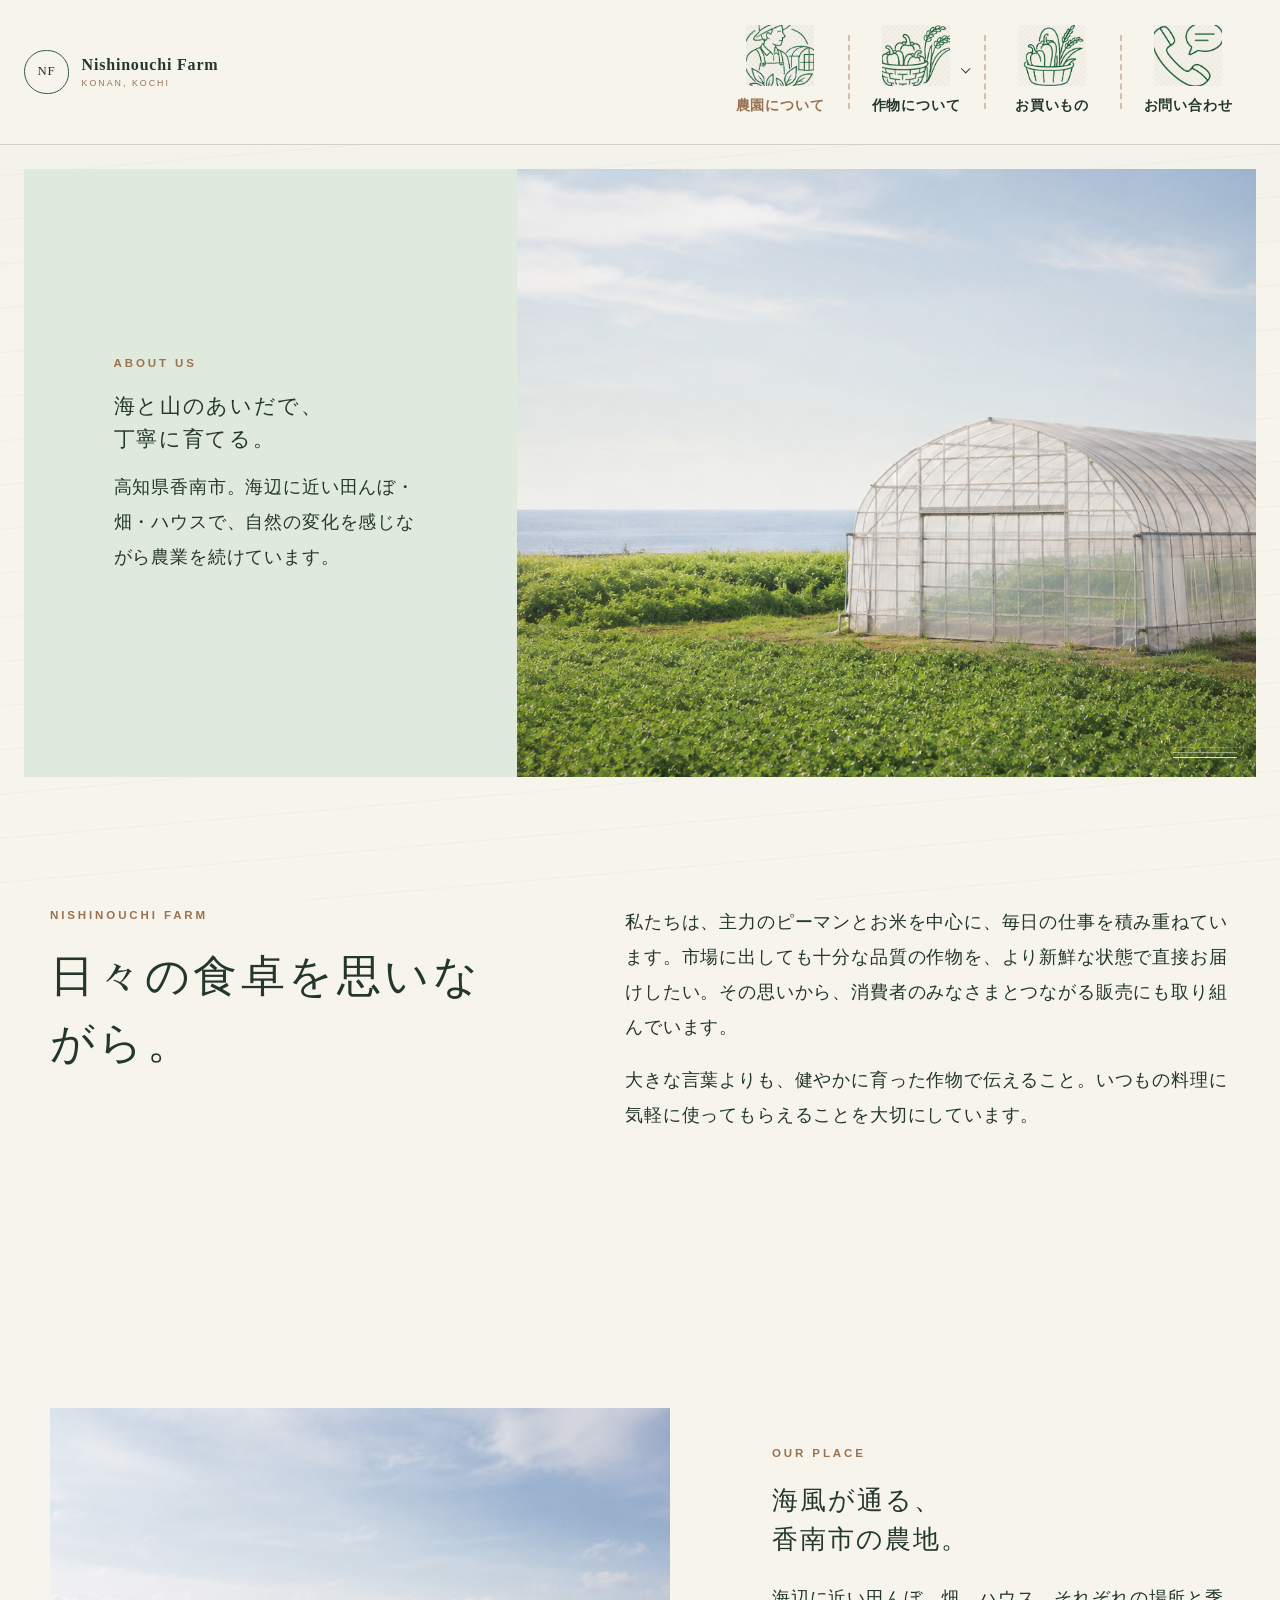
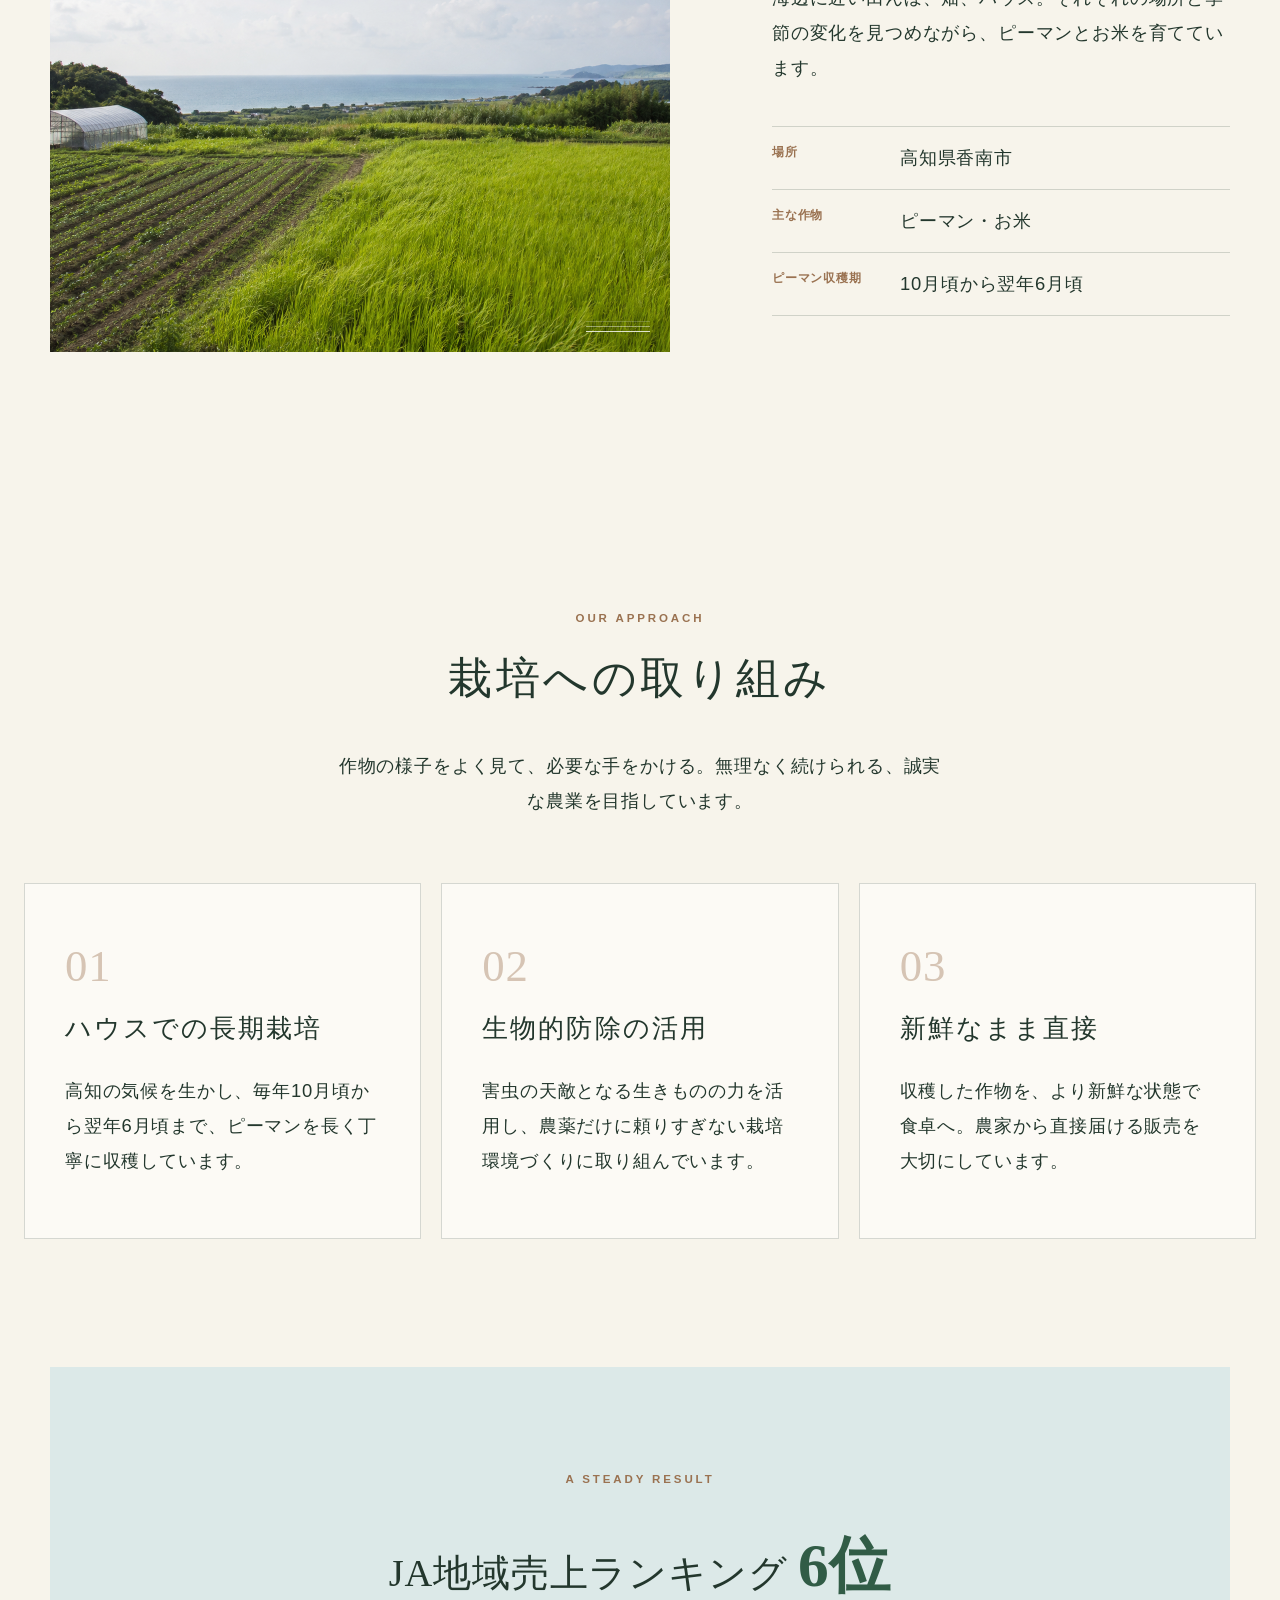
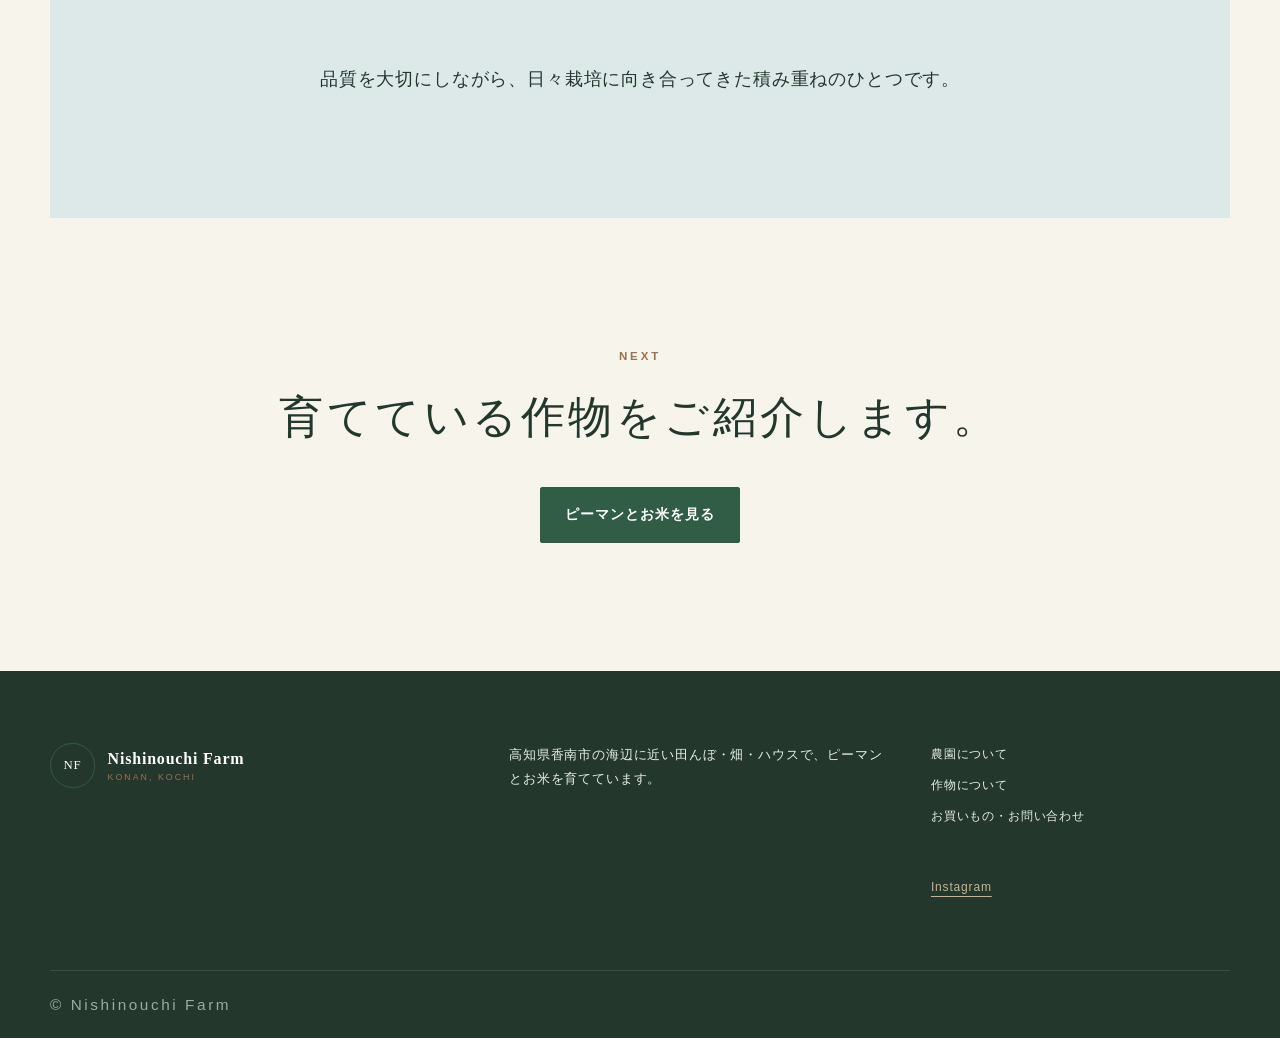
==== about.html @ 3abdb333 "Add files via upload" ====
<!DOCTYPE html>
<html lang="ja">
<head>
  <meta charset="UTF-8">
  <meta name="viewport" content="width=device-width, initial-scale=1.0">
  <meta name="description" content="Nishinouchi Farmの環境と、ピーマン・お米づくりへの考え方をご紹介します。">
  <title>農園について | Nishinouchi Farm</title>
  <link rel="stylesheet" href="style.css">
  <script src="script.js" defer></script>
</head>
<body>
  <a class="skip-link" href="#main">本文へ移動</a>
  <header class="site-header">
    <div class="header-inner">
      <a class="site-logo" href="index.html" aria-label="Nishinouchi Farm ホーム"><span class="logo-mark" aria-hidden="true">NF</span><span class="logo-text"><strong>Nishinouchi Farm</strong><small>KONAN, KOCHI</small></span></a>
      <button class="menu-button" type="button" aria-expanded="false" aria-controls="global-nav"><span></span><span></span><span></span><span class="sr-only">メニューを開く</span></button>
      <nav class="global-nav" id="global-nav" aria-label="メインナビゲーション">
        <ul>
          <li><a class="is-current" href="about.html"><span class="nav-icon-placeholder icon-farm" aria-hidden="true"></span><span>農園について</span></a></li>
          <li class="has-dropdown"><a href="products.html"><span class="nav-icon-placeholder icon-crops" aria-hidden="true"></span><span>作物について</span></a><button class="dropdown-button" type="button" aria-expanded="false"><span class="sr-only">作物メニューを開く</span></button><ul class="dropdown"><li><a href="products.html#pepper">ピーマン</a></li><li><a href="products.html#rice">お米</a></li></ul></li>
          <li><a href="shop-contact.html#shop"><span class="nav-icon-placeholder icon-shop" aria-hidden="true"></span><span>お買いもの</span></a></li>
          <li><a href="shop-contact.html#contact"><span class="nav-icon-placeholder icon-contact" aria-hidden="true"></span><span>お問い合わせ</span></a></li>
        </ul>
      </nav>
    </div>
  </header>
  <main id="main">
    <header class="page-hero about-hero">
      <div class="page-hero-copy reveal"><p class="eyebrow">About us</p><h1>海と山のあいだで、<br>丁寧に育てる。</h1><p>高知県香南市。海辺に近い田んぼ・畑・ハウスで、自然の変化を感じながら農業を続けています。</p></div>
      <div class="page-hero-photo photo-placeholder photo-field" role="img" aria-label="農園全景の写真を入れる場所"></div>
    </header>

    <section class="section story-section">
      <div class="section-heading reveal"><p class="eyebrow">Nishinouchi Farm</p><h2>日々の食卓を思いながら。</h2></div>
      <div class="story-copy reveal"><p>私たちは、主力のピーマンとお米を中心に、毎日の仕事を積み重ねています。市場に出しても十分な品質の作物を、より新鮮な状態で直接お届けしたい。その思いから、消費者のみなさまとつながる販売にも取り組んでいます。</p><p>大きな言葉よりも、健やかに育った作物で伝えること。いつもの料理に気軽に使ってもらえることを大切にしています。</p></div>
    </section>

    <section class="section environment-grid">
      <div class="environment-photo photo-placeholder photo-sea-field reveal" role="img" aria-label="海辺に近い田んぼの写真を入れる場所"></div>
      <div class="environment-copy reveal"><p class="eyebrow">Our place</p><h2>海風が通る、<br>香南市の農地。</h2><p>海辺に近い田んぼ、畑、ハウス。それぞれの場所と季節の変化を見つめながら、ピーマンとお米を育てています。</p><dl class="fact-list"><div><dt>場所</dt><dd>高知県香南市</dd></div><div><dt>主な作物</dt><dd>ピーマン・お米</dd></div><div><dt>ピーマン収穫期</dt><dd>10月頃から翌年6月頃</dd></div></dl></div>
    </section>

    <section class="section approach-section" id="approach">
      <div class="section-heading centered reveal"><p class="eyebrow">Our approach</p><h2>栽培への取り組み</h2><p>作物の様子をよく見て、必要な手をかける。無理なく続けられる、誠実な農業を目指しています。</p></div>
      <div class="approach-grid">
        <article class="approach-card reveal"><span>01</span><h3>ハウスでの長期栽培</h3><p>高知の気候を生かし、毎年10月頃から翌年6月頃まで、ピーマンを長く丁寧に収穫しています。</p></article>
        <article class="approach-card reveal"><span>02</span><h3>生物的防除の活用</h3><p>害虫の天敵となる生きものの力を活用し、農薬だけに頼りすぎない栽培環境づくりに取り組んでいます。</p></article>
        <article class="approach-card reveal"><span>03</span><h3>新鮮なまま直接</h3><p>収穫した作物を、より新鮮な状態で食卓へ。農家から直接届ける販売を大切にしています。</p></article>
      </div>
    </section>

    <section class="section result-band reveal"><p class="eyebrow">A steady result</p><p class="result-number">JA地域売上ランキング <strong>6位</strong></p><p>品質を大切にしながら、日々栽培に向き合ってきた積み重ねのひとつです。</p></section>
    <section class="section next-link reveal"><p class="eyebrow">Next</p><h2>育てている作物をご紹介します。</h2><a class="button button-primary" href="products.html">ピーマンとお米を見る</a></section>
  </main>
  <footer class="site-footer"><div class="footer-main"><a class="site-logo footer-logo" href="index.html"><span class="logo-mark" aria-hidden="true">NF</span><span class="logo-text"><strong>Nishinouchi Farm</strong><small>KONAN, KOCHI</small></span></a><p>高知県香南市の海辺に近い田んぼ・畑・ハウスで、ピーマンとお米を育てています。</p><nav class="footer-nav" aria-label="フッターナビゲーション"><a href="about.html">農園について</a><a href="products.html">作物について</a><a href="shop-contact.html">お買いもの・お問い合わせ</a></nav><a class="instagram-link is-placeholder" href="#">Instagram</a></div><p class="copyright"><small>&copy; Nishinouchi Farm</small></p></footer>
</body>
</html>
---- style.css ----
:root {
  --ink: #23372d;
  --green: #315c46;
  --green-light: #dfe9dc;
  --cream: #f7f4eb;
  --white: #fffefa;
  --soil: #9a7251;
  --blue: #dce9e8;
  --line: rgba(35, 55, 45, 0.18);
  --shadow: 0 22px 60px rgba(43, 62, 50, 0.12);
  --radius: 2px;
  --max-width: 1180px;
}

* { box-sizing: border-box; }
html { scroll-behavior: smooth; }
body {
  margin: 0;
  color: var(--ink);
  background:
    linear-gradient(180deg, rgba(220, 233, 232, 0.22), transparent 24rem),
    var(--cream);
  font-family: "Yu Gothic", "Hiragino Kaku Gothic ProN", Meiryo, sans-serif;
  font-size: 1.15rem;
  line-height: 1.9;
  letter-spacing: 0.045em;
}
body::before {
  position: fixed;
  inset: 0;
  z-index: -1;
  background-image: repeating-linear-gradient(175deg, transparent 0 42px, rgba(49, 92, 70, 0.025) 43px 44px);
  content: "";
  pointer-events: none;
}
a { color: inherit; text-decoration: none; }
img { display: block; max-width: 100%; }
button, input, select, textarea { color: inherit; font: inherit; }
button { cursor: pointer; }
h1, h2, h3, p { margin-top: 0; }
h1, h2, h3 {
  font-family: "Yu Mincho", "Hiragino Mincho ProN", serif;
  font-weight: 500;
  letter-spacing: 0.08em;
  line-height: 1.55;
}
h1 { font-size: clamp(2.5rem, 5vw, 5.5rem); }
h2 { font-size: clamp(2rem, 3.4vw, 3.4rem); }
h3 { font-size: clamp(1.3rem, 2vw, 1.75rem); }
.sr-only {
  position: absolute;
  width: 1px;
  height: 1px;
  padding: 0;
  overflow: hidden;
  clip: rect(0, 0, 0, 0);
  white-space: nowrap;
  border: 0;
}
.skip-link {
  position: fixed;
  top: -5rem;
  left: 1rem;
  z-index: 100;
  padding: 0.6rem 1rem;
  color: white;
  background: var(--green);
}
.skip-link:focus { top: 1rem; }
.eyebrow {
  margin-bottom: 1rem;
  color: var(--soil);
  font-family: Arial, sans-serif;
  font-size: 0.72rem;
  font-weight: 700;
  letter-spacing: 0.25em;
  text-transform: uppercase;
}
.section {
  width: min(calc(100% - 3rem), var(--max-width));
  margin: 0 auto;
  padding: clamp(5rem, 10vw, 9rem) 0;
}
.section-heading { max-width: 38rem; }
.section-heading.centered {
  margin-inline: auto;
  text-align: center;
}
.section-heading.centered p:last-child { max-width: 42rem; margin-inline: auto; }
.button-row { display: flex; flex-wrap: wrap; align-items: center; gap: 1.25rem; margin-top: 2rem; }
.button {
  display: inline-flex;
  min-height: 3.5rem;
  align-items: center;
  justify-content: center;
  padding: 0.75rem 1.5rem;
  border: 1px solid var(--green);
  border-radius: var(--radius);
  font-size: 0.85rem;
  font-weight: 700;
  letter-spacing: 0.08em;
  transition: background-color 0.25s, color 0.25s, transform 0.25s;
}
.button:hover, .button:focus-visible { transform: translateY(-2px); }
.button-primary { color: white; background: var(--green); }
.button-primary:hover, .button-primary:focus-visible { background: #244936; }
.button-outline { color: var(--green); background: transparent; }
.button-outline:hover, .button-outline:focus-visible { color: white; background: var(--green); }
.button-light { color: var(--green); background: var(--white); border-color: var(--white); }
.text-link {
  display: inline-flex;
  align-items: center;
  gap: 0.7rem;
  border-bottom: 1px solid var(--green);
  font-size: 0.85rem;
  font-weight: 700;
}
.text-link::after { content: "\2192"; }

/* Header */
.site-header {
  position: sticky;
  top: 0;
  z-index: 50;
  border-bottom: 1px solid var(--line);
  background: rgba(247, 244, 235, 0.94);
  backdrop-filter: blur(14px);
}
.header-inner {
  display: flex;
  width: min(calc(100% - 3rem), 1440px);
  min-height: 9rem;
  margin: 0 auto;
  align-items: center;
  justify-content: space-between;
  gap: 2rem;
}
.site-logo { display: inline-flex; align-items: center; gap: 0.8rem; line-height: 1.2; }
.logo-mark {
  display: grid;
  width: 2.8rem;
  height: 2.8rem;
  place-items: center;
  border: 1px solid var(--green);
  border-radius: 50% 50% 48% 52%;
  font-family: Georgia, serif;
  font-size: 0.8rem;
}
.logo-text { display: grid; gap: 0.25rem; }
.logo-text strong { font-family: Georgia, serif; font-size: 1rem; letter-spacing: 0.05em; }
.logo-text small { color: var(--soil); font-family: Arial, sans-serif; font-size: 0.55rem; letter-spacing: 0.23em; }
.global-nav > ul {
  display: flex;
  margin: 0;
  padding: 0;
  align-items: center;
  gap: 0;
  list-style: none;
}
.global-nav > ul > li {
  position: relative;
  min-width: 8.5rem;
}
.global-nav > ul > li + li::before {
  position: absolute;
  top: 1.7rem;
  bottom: 1.7rem;
  left: 0;
  border-left: 2px dashed rgba(154, 114, 81, 0.42);
  content: "";
}
.global-nav a {
  display: flex;
  min-height: 8rem;
  padding: 0.75rem 1rem;
  align-items: center;
  justify-content: center;
  flex-direction: column;
  gap: 0.45rem;
  font-size: 0.85rem;
  font-weight: 700;
  text-align: center;
}
.global-nav a:not(.nav-cta):hover, .global-nav a.is-current:not(.nav-cta) { color: var(--soil); }
.nav-icon-placeholder {
  display: block;
  width: 4.2rem;
  height: 3.8rem;
  background-position: center;
  background-repeat: no-repeat;
  background-size: 165%;
  mix-blend-mode: multiply;
  transition: transform 0.25s;
}
.global-nav a:hover .nav-icon-placeholder,
.global-nav a:focus-visible .nav-icon-placeholder {
  transform: translateY(-2px);
}
.icon-farm { background-image: url("assets/icons/nav-farm.png"); }
.icon-crops { background-image: url("assets/icons/nav-crops.png"); }
.icon-shop { background-image: url("assets/icons/nav-shop.png"); }
.icon-contact { background-image: url("assets/icons/nav-contact.png"); }
.has-dropdown { position: relative; }
.dropdown-button {
  position: absolute;
  top: 50%;
  right: 0.4rem;
  width: 1.5rem;
  height: 1.5rem;
  padding: 0;
  border: 0;
  background: transparent;
  transform: translateY(-50%);
}
.dropdown-button::after {
  display: block;
  width: 0.4rem;
  height: 0.4rem;
  margin: auto;
  border-right: 1px solid;
  border-bottom: 1px solid;
  content: "";
  transform: rotate(45deg) translate(-2px, -2px);
}
.global-nav .has-dropdown > a { padding-right: 1rem; }
.global-nav .dropdown {
  position: absolute;
  top: calc(100% + 0.75rem);
  left: 0;
  min-width: 10rem;
  margin: 0;
  padding: 0.5rem;
  visibility: hidden;
  border: 1px solid var(--line);
  background: var(--white);
  box-shadow: var(--shadow);
  list-style: none;
  opacity: 0;
  transform: translateY(-0.5rem);
  transition: 0.2s;
}
.has-dropdown:hover .dropdown, .has-dropdown:focus-within .dropdown, .has-dropdown.is-open .dropdown {
  visibility: visible;
  opacity: 1;
  transform: translateY(0);
}
.global-nav .dropdown a {
  min-height: 0;
  padding: 0.75rem 1rem;
  align-items: flex-start;
  text-align: left;
}
.menu-button { display: none; }

/* Site photography */
.photo-placeholder {
  position: relative;
  overflow: hidden;
  background-color: #cbd8ca;
  background-position: center;
  background-size: cover;
}
.photo-placeholder::before, .photo-placeholder::after { position: absolute; inset: 0; content: ""; pointer-events: none; }
.photo-placeholder::after {
  inset: auto 1.2rem 1.2rem auto;
  width: 4rem;
  height: 1px;
  background: rgba(255, 255, 255, 0.8);
  box-shadow: 0 -5px 0 rgba(255, 255, 255, 0.42), 0 -10px 0 rgba(255, 255, 255, 0.2);
}
.photo-farm { background-image: url("assets/images/home-hero.png"); background-position: center; }
.photo-pepper { background-image: url("assets/images/home-pepper.png"); background-position: center 52%; }
.photo-rice { background-image: url("assets/images/home-rice.png"); background-position: center 58%; }
.photo-house { background-image: url("assets/images/home-greenhouse.png"); background-position: 35% center; }
.photo-field { background-image: url("assets/images/about-hero.png"); background-position: center 65%; }
.photo-sea-field { background-image: url("assets/images/about-landscape.png"); background-position: center; }
.photo-crops { background-image: url("assets/images/products-hero.png"); background-position: center 58%; }
.photo-pepper-detail { background-image: url("assets/images/products-pepper.png"); background-position: center; }
.photo-rice-detail { background-image: url("assets/images/products-rice.png"); background-position: center; }
.photo-box { background-image: url("assets/images/shop-package.png"); background-position: center; }

/* Home */
.hero {
  position: relative;
  width: min(calc(100% - 3rem), 1400px);
  min-height: calc(100vh - 7.5rem);
  margin: 1.5rem auto 0;
}
.hero-photo { position: absolute; inset: 0; }
.hero-photo::before { background: linear-gradient(90deg, rgba(28, 53, 39, 0.5), transparent 65%); }
.hero-copy {
  position: relative;
  z-index: 1;
  width: min(50rem, 73%);
  padding: clamp(5rem, 11vw, 10rem) 0 6rem clamp(1.5rem, 5vw, 5rem);
  color: white;
  text-shadow: 0 1px 18px rgba(20, 40, 28, 0.2);
}
.hero-copy .eyebrow { color: #f2e6d5; }
.hero-copy h1 { font-size: clamp(1.8rem, 3vw, 3rem); }
.hero-copy p:not(.eyebrow) { max-width: 32rem; }
.hero-copy .text-link { border-color: white; }
.hero-caption {
  position: absolute;
  right: 0;
  bottom: 0;
  z-index: 2;
  margin: 0;
  padding: 0.9rem 1.4rem;
  color: white;
  background: rgba(49, 92, 70, 0.86);
  font-size: 1.35rem;
  font-family: "Yu Mincho", "Hiragino Mincho ProN", serif;
  letter-spacing: 0.08em;
}
.news-ticker { display: flex; width: min(calc(100% - 3rem), 1400px); margin: 0 auto; color: white; background: var(--green); }
.ticker-label { flex: 0 0 auto; margin: 0; padding: 0.75rem 1.2rem; border-right: 1px solid rgba(255,255,255,.3); font-size: .7rem; font-weight: 700; letter-spacing: .2em; }
.ticker-window { overflow: hidden; }
.ticker-track { display: flex; width: max-content; animation: ticker 32s linear infinite; }
.ticker-track span { padding: .75rem 2.5rem; font-size: .75rem; white-space: nowrap; }
.ticker-track span::before { margin-right: 1rem; content: "・"; color: #cbd7b7; }
@keyframes ticker { to { transform: translateX(-50%); } }
.intro-section { display: grid; grid-template-columns: 1fr 1fr; gap: clamp(3rem, 10vw, 10rem); align-items: end; }
.intro-copy { max-width: 32rem; padding-bottom: 0.8rem; }
.crop-grid { display: grid; grid-template-columns: 1.12fr 0.88fr; gap: 2rem; margin-top: 4rem; }
.crop-card { background: var(--white); box-shadow: var(--shadow); }
.crop-card:nth-child(2) { margin-top: 5rem; }
.crop-card .photo-placeholder { aspect-ratio: 5 / 3; }
.crop-card-body { padding: clamp(1.5rem, 4vw, 3rem); }
.card-number { color: var(--soil); font-size: .68rem; font-weight: 700; letter-spacing: .2em; }
.feature-band { display: grid; grid-template-columns: 1.15fr .85fr; width: min(calc(100% - 3rem), 1400px); padding-inline: clamp(0rem, 4vw, 4rem); align-items: center; background: var(--green-light); }
.feature-photo { min-height: 34rem; }
.feature-copy { padding: clamp(2rem, 7vw, 6rem); }
.feature-copy h2 { font-size: clamp(1rem, 1.2vw, 1.3rem); }
.feature-copy p:not(.eyebrow) { max-width: 32rem; }
.shop-callout { display: flex; width: min(calc(100% - 3rem), var(--max-width)); margin-bottom: 7rem; padding: clamp(2.5rem, 6vw, 5rem); align-items: center; justify-content: space-between; gap: 2rem; color: white; background: var(--green); }
.shop-callout h2 { margin-bottom: .5rem; font-size: clamp(1rem, 1.15vw, 1.2rem); }
.shop-callout p:last-child { margin-bottom: 0; }
.shop-callout .eyebrow { color: #d7c4a7; }

/* Page common */
.page-hero { display: grid; grid-template-columns: .8fr 1.2fr; width: min(calc(100% - 3rem), 1400px); min-height: 38rem; margin: 1.5rem auto 0; background: var(--green-light); }
.page-hero-copy { align-self: center; padding: clamp(3rem, 7vw, 7rem); }
.about-hero .page-hero-copy h1 { font-size: clamp(1.25rem, 1.65vw, 1.65rem); }
.page-hero-copy p:last-child { max-width: 30rem; }
.page-hero-photo { min-height: 28rem; }
.story-section { display: grid; grid-template-columns: .85fr 1.15fr; gap: clamp(3rem, 10vw, 10rem); }
.story-copy { max-width: 38rem; }
.environment-grid { display: grid; grid-template-columns: 1.15fr .85fr; gap: clamp(3rem, 8vw, 7rem); align-items: center; }
.environment-photo { min-height: 34rem; }
.environment-copy h2 { font-size: clamp(1.45rem, 2vw, 2rem); }
.fact-list { margin: 2.5rem 0 0; border-top: 1px solid var(--line); }
.fact-list div, .sample-card dl div { display: grid; grid-template-columns: 8rem 1fr; padding: .85rem 0; border-bottom: 1px solid var(--line); }
.fact-list dt, .sample-card dt { color: var(--soil); font-size: .75rem; font-weight: 700; }
.fact-list dd, .sample-card dd { margin: 0; }
.approach-section { width: min(calc(100% - 3rem), 1400px); }
.approach-grid { display: grid; grid-template-columns: repeat(3, 1fr); gap: 1.25rem; margin-top: 4rem; }
.approach-card { min-height: 20rem; padding: 2.5rem; border: 1px solid var(--line); background: rgba(255,254,250,.65); }
.approach-card span { color: var(--soil); font-family: Georgia, serif; font-size: 2.8rem; opacity: .4; }
.result-band { padding: clamp(3rem, 8vw, 7rem); text-align: center; background: var(--blue); }
.result-number { font-family: "Yu Mincho", serif; font-size: clamp(1.5rem, 3vw, 2.8rem); }
.result-number strong { color: var(--green); font-size: 1.6em; }
.next-link { text-align: center; }

/* Products */
.crop-anchor-nav { display: grid; grid-template-columns: repeat(2, 1fr); width: min(calc(100% - 3rem), 48rem); margin: 4rem auto 0; border: 1px solid var(--line); }
.crop-anchor-nav a { padding: 1.2rem 2rem; text-align: center; background: var(--white); }
.crop-anchor-nav a + a { border-left: 1px solid var(--line); }
.crop-anchor-nav span { margin-right: 1rem; color: var(--soil); font-size: .7rem; }
.product-detail { display: grid; grid-template-columns: .75fr 1.25fr; gap: clamp(2.5rem, 7vw, 7rem); scroll-margin-top: 7rem; }
.product-main-photo { min-height: 38rem; }
.product-points { display: grid; grid-column: 1 / -1; grid-template-columns: repeat(3, 1fr); gap: 1.25rem; }
.point-card { padding: 2rem; border-top: 2px solid var(--green); background: var(--white); }
.use-band { display: grid; grid-column: 1 / -1; grid-template-columns: 1fr 1fr; padding: clamp(2rem, 6vw, 5rem); gap: 4rem; background: var(--green-light); }
.use-list { display: grid; grid-template-columns: repeat(2, 1fr); margin: 0; padding: 0; align-content: center; gap: .5rem 2rem; list-style: none; }
.use-list li { padding: .5rem 0; border-bottom: 1px solid var(--line); }
.use-list li::before { margin-right: .6rem; content: "・"; color: var(--soil); }
.rice-section { border-top: 1px solid var(--line); }
.rice-note { grid-column: 1 / -1; padding: 2rem; text-align: center; background: var(--white); }

/* Shop and contact */
.simple-page-hero { width: min(calc(100% - 3rem), 52rem); margin: 0 auto; padding: clamp(6rem, 12vw, 11rem) 0 clamp(3rem, 7vw, 6rem); text-align: center; }
.simple-page-hero h1 { font-size: clamp(1.25rem, 1.65vw, 1.65rem); }
.shop-section { display: grid; grid-template-columns: 1.1fr .9fr; gap: clamp(3rem, 8vw, 7rem); align-items: center; }
.shop-section, .contact-section { scroll-margin-top: 8rem; }
.shop-visual { min-height: 34rem; }
.external-note, .form-note { margin-top: 1rem; color: #6b766f; font-size: .72rem; }
.sample-products { width: min(calc(100% - 3rem), 1000px); padding-top: 3rem; }
.sample-grid { display: grid; grid-template-columns: repeat(2, 1fr); gap: 1.5rem; margin-top: 3rem; }
.sample-card { padding: clamp(2rem, 5vw, 3.5rem); background: var(--white); box-shadow: var(--shadow); }
.purchase-note { margin-top: 2rem; padding: 1.5rem; border-left: 3px solid var(--soil); background: rgba(255,254,250,.6); font-size: .85rem; }
.contact-section { display: grid; grid-template-columns: .75fr 1.25fr; gap: clamp(3rem, 8vw, 7rem); border-top: 1px solid var(--line); }
.contact-intro { position: sticky; top: 8rem; align-self: start; }
.contact-form { padding: clamp(2rem, 5vw, 4rem); background: var(--white); box-shadow: var(--shadow); }
.form-field { display: grid; margin-bottom: 1.5rem; gap: .5rem; }
.form-field label { font-size: .85rem; font-weight: 700; }
.form-field label span { margin-left: .5rem; color: var(--soil); font-size: .65rem; }
.form-field input, .form-field select, .form-field textarea { width: 100%; padding: .8rem; border: 1px solid var(--line); border-radius: 0; background: var(--cream); }
.form-field input:focus, .form-field select:focus, .form-field textarea:focus { outline: 2px solid rgba(49,92,70,.32); border-color: var(--green); }
.social-band { display: flex; padding: 3rem; align-items: center; justify-content: space-between; gap: 2rem; border: 1px solid var(--line); }

/* Footer */
.site-footer { color: #e8eee8; background: #23372d; }
.footer-main { display: grid; width: min(calc(100% - 3rem), var(--max-width)); margin: 0 auto; padding: 4.5rem 0; grid-template-columns: 1.1fr 1fr .8fr; gap: 3rem; }
.footer-logo { align-self: start; color: white; }
.footer-main > p { max-width: 27rem; font-size: .8rem; }
.footer-nav { display: grid; align-content: start; gap: .5rem; }
.footer-nav a, .instagram-link { font-size: .75rem; }
.instagram-link { grid-column: 3; color: #c9b391; text-decoration: underline; text-underline-offset: .3rem; }
.copyright { width: min(calc(100% - 3rem), var(--max-width)); margin: 0 auto; padding: 1rem 0; border-top: 1px solid rgba(255,255,255,.12); color: #9aaba0; font-family: Arial, sans-serif; letter-spacing: .14em; }
.is-placeholder { cursor: not-allowed; }

/* Motion */
.reveal { opacity: 0; transform: translateY(28px); transition: opacity .75s ease, transform .75s ease; }
.reveal.is-visible { opacity: 1; transform: translateY(0); }

@media (max-width: 900px) {
  .section { width: min(calc(100% - 2rem), var(--max-width)); padding-block: 4.5rem; }
  .header-inner { width: calc(100% - 2rem); min-height: 4.5rem; }
  .menu-button { display: grid; width: 2.75rem; height: 2.75rem; padding: .65rem; place-content: center; gap: .28rem; border: 1px solid var(--line); background: transparent; }
  .menu-button > span:not(.sr-only) { display: block; width: 1.2rem; height: 1px; background: var(--ink); transition: .2s; }
  .menu-button[aria-expanded="true"] > span:nth-child(1) { transform: translateY(5px) rotate(45deg); }
  .menu-button[aria-expanded="true"] > span:nth-child(2) { opacity: 0; }
  .menu-button[aria-expanded="true"] > span:nth-child(3) { transform: translateY(-5px) rotate(-45deg); }
  .global-nav { position: absolute; top: 100%; left: 0; width: 100%; max-height: 0; overflow: hidden; background: var(--cream); transition: max-height .3s ease; }
  .global-nav.is-open { max-height: calc(100vh - 4.5rem); overflow-y: auto; border-bottom: 1px solid var(--line); }
  .global-nav > ul { display: block; padding: 1rem; }
  .global-nav > ul > li { min-width: 0; }
  .global-nav > ul > li + li::before { display: none; }
  .global-nav a {
    min-height: 0;
    padding: .8rem 1rem;
    justify-content: flex-start;
    flex-direction: row;
    gap: 1rem;
    border-bottom: 1px solid var(--line);
    text-align: left;
  }
  .nav-icon-placeholder { width: 2.25rem; height: 2rem; flex: 0 0 auto; transform: scale(.82); }
  .dropdown-button { top: 1.1rem; right: 1rem; transform: none; }
  .global-nav .dropdown { position: static; display: none; min-width: 0; padding: 0 0 0 3rem; visibility: visible; border: 0; background: transparent; box-shadow: none; opacity: 1; transform: none; }
  .global-nav .dropdown a { padding: .65rem 1rem; }
  .has-dropdown.is-open .dropdown { display: block; }
  .hero { width: calc(100% - 2rem); min-height: 42rem; margin-top: 1rem; }
  .hero-photo { inset: 0; }
  .hero-photo::before { background: linear-gradient(90deg, rgba(27,50,36,.7), rgba(27,50,36,.1)); }
  .hero-copy { width: 100%; padding: 7rem 1.5rem 5rem; }
  .news-ticker { width: calc(100% - 2rem); }
  .intro-section, .story-section, .environment-grid, .product-detail, .shop-section, .contact-section { grid-template-columns: 1fr; }
  .crop-grid, .feature-band, .page-hero { grid-template-columns: 1fr; }
  .crop-card:nth-child(2) { margin-top: 0; }
  .feature-band { width: calc(100% - 2rem); padding: 0; }
  .feature-photo, .environment-photo, .product-main-photo, .shop-visual { min-height: 25rem; }
  .page-hero { width: calc(100% - 2rem); }
  .page-hero-photo { order: -1; min-height: 22rem; }
  .approach-grid, .product-points { grid-template-columns: 1fr; }
  .use-band { grid-template-columns: 1fr; gap: 1rem; }
  .contact-intro { position: static; }
  .footer-main { grid-template-columns: 1fr 1fr; }
  .instagram-link { grid-column: auto; }
}

@media (max-width: 600px) {
  body { font-size: 1.05rem; }
  h1 { font-size: clamp(2.25rem, 13vw, 3.5rem); }
  h2 { font-size: 1.85rem; }
  .logo-text strong { font-size: .85rem; }
  .hero { min-height: 39rem; }
  .hero-caption { display: none; }
  .ticker-label { display: none; }
  .crop-anchor-nav, .sample-grid { grid-template-columns: 1fr; }
  .crop-anchor-nav a + a { border-top: 1px solid var(--line); border-left: 0; }
  .shop-callout, .social-band { align-items: stretch; flex-direction: column; text-align: left; }
  .shop-callout .button, .social-band .button { width: 100%; }
  .use-list { grid-template-columns: 1fr; }
  .fact-list div, .sample-card dl div { grid-template-columns: 6.5rem 1fr; }
  .contact-form { padding: 1.5rem; }
  .footer-main { grid-template-columns: 1fr; padding-block: 3rem; }
}

@media (prefers-reduced-motion: reduce) {
  html { scroll-behavior: auto; }
  *, *::before, *::after { animation-duration: .01ms !important; animation-iteration-count: 1 !important; transition-duration: .01ms !important; }
  .reveal { opacity: 1; transform: none; }
}
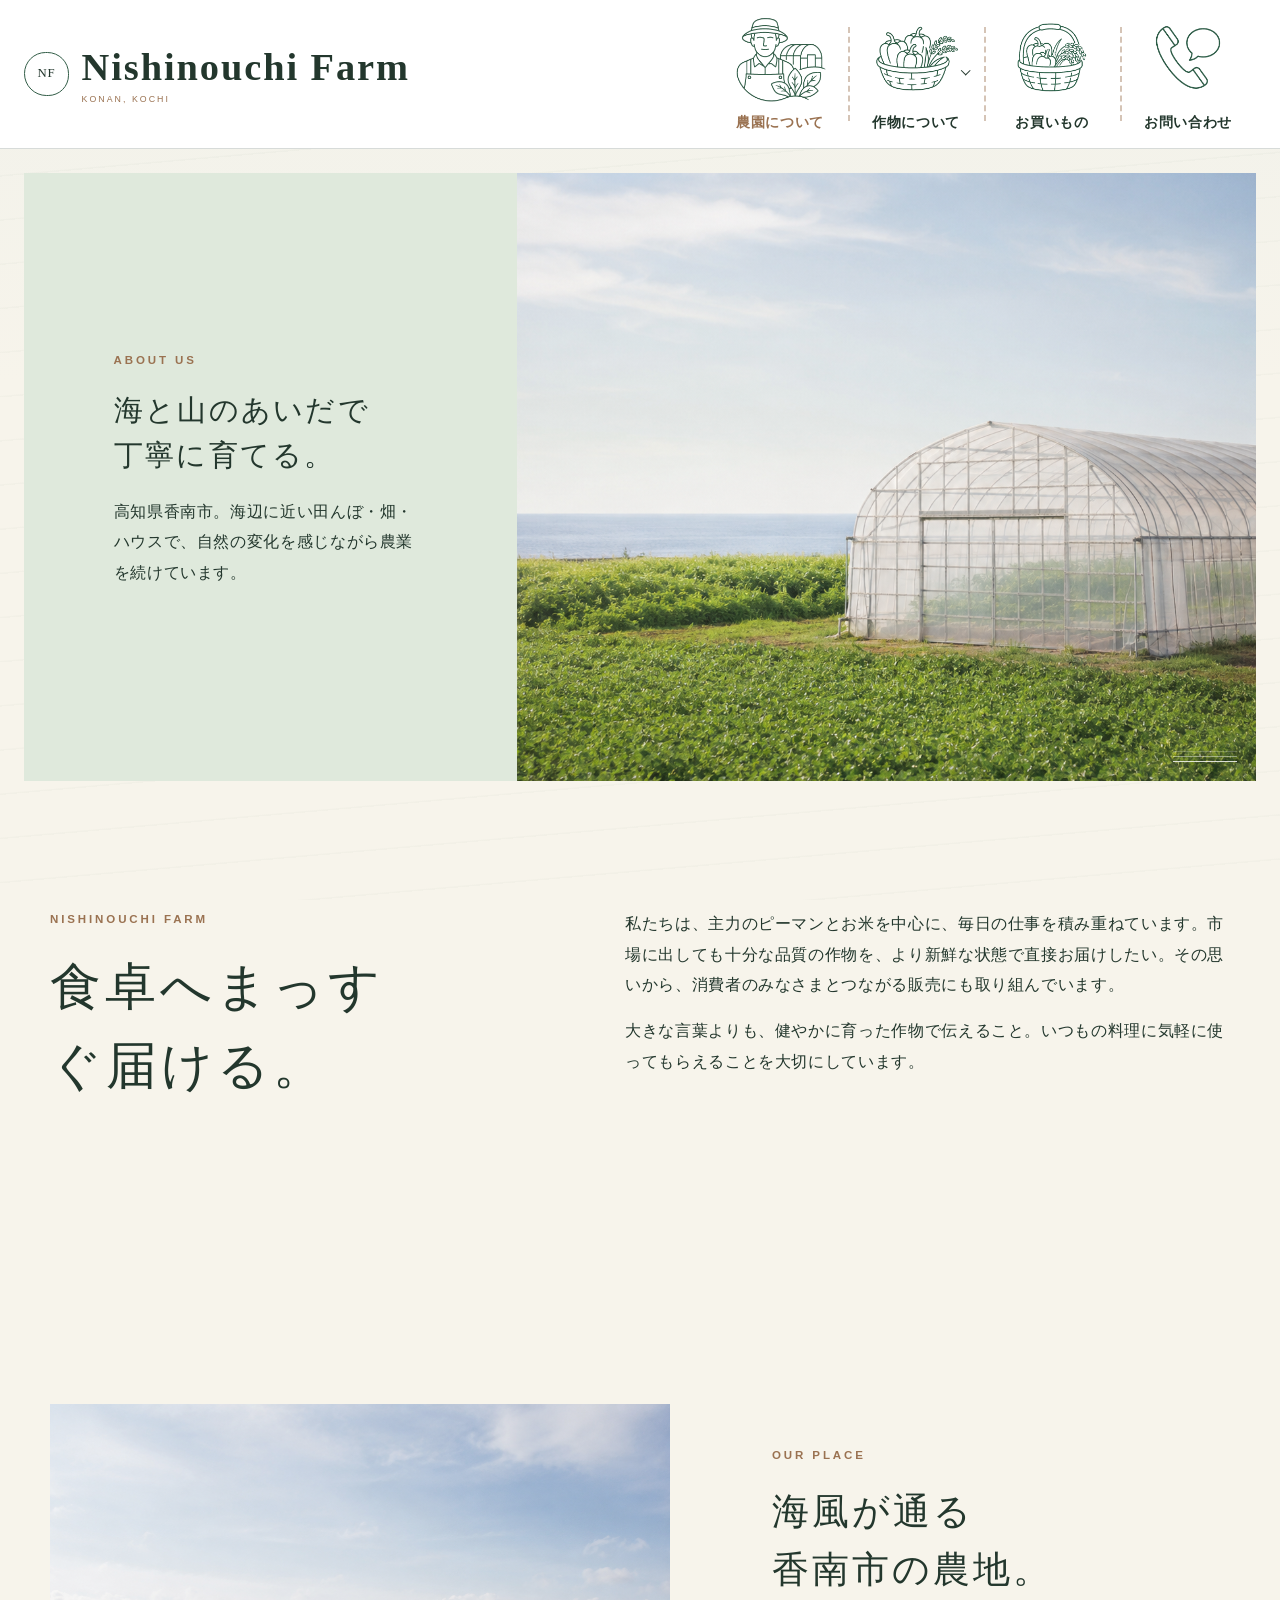
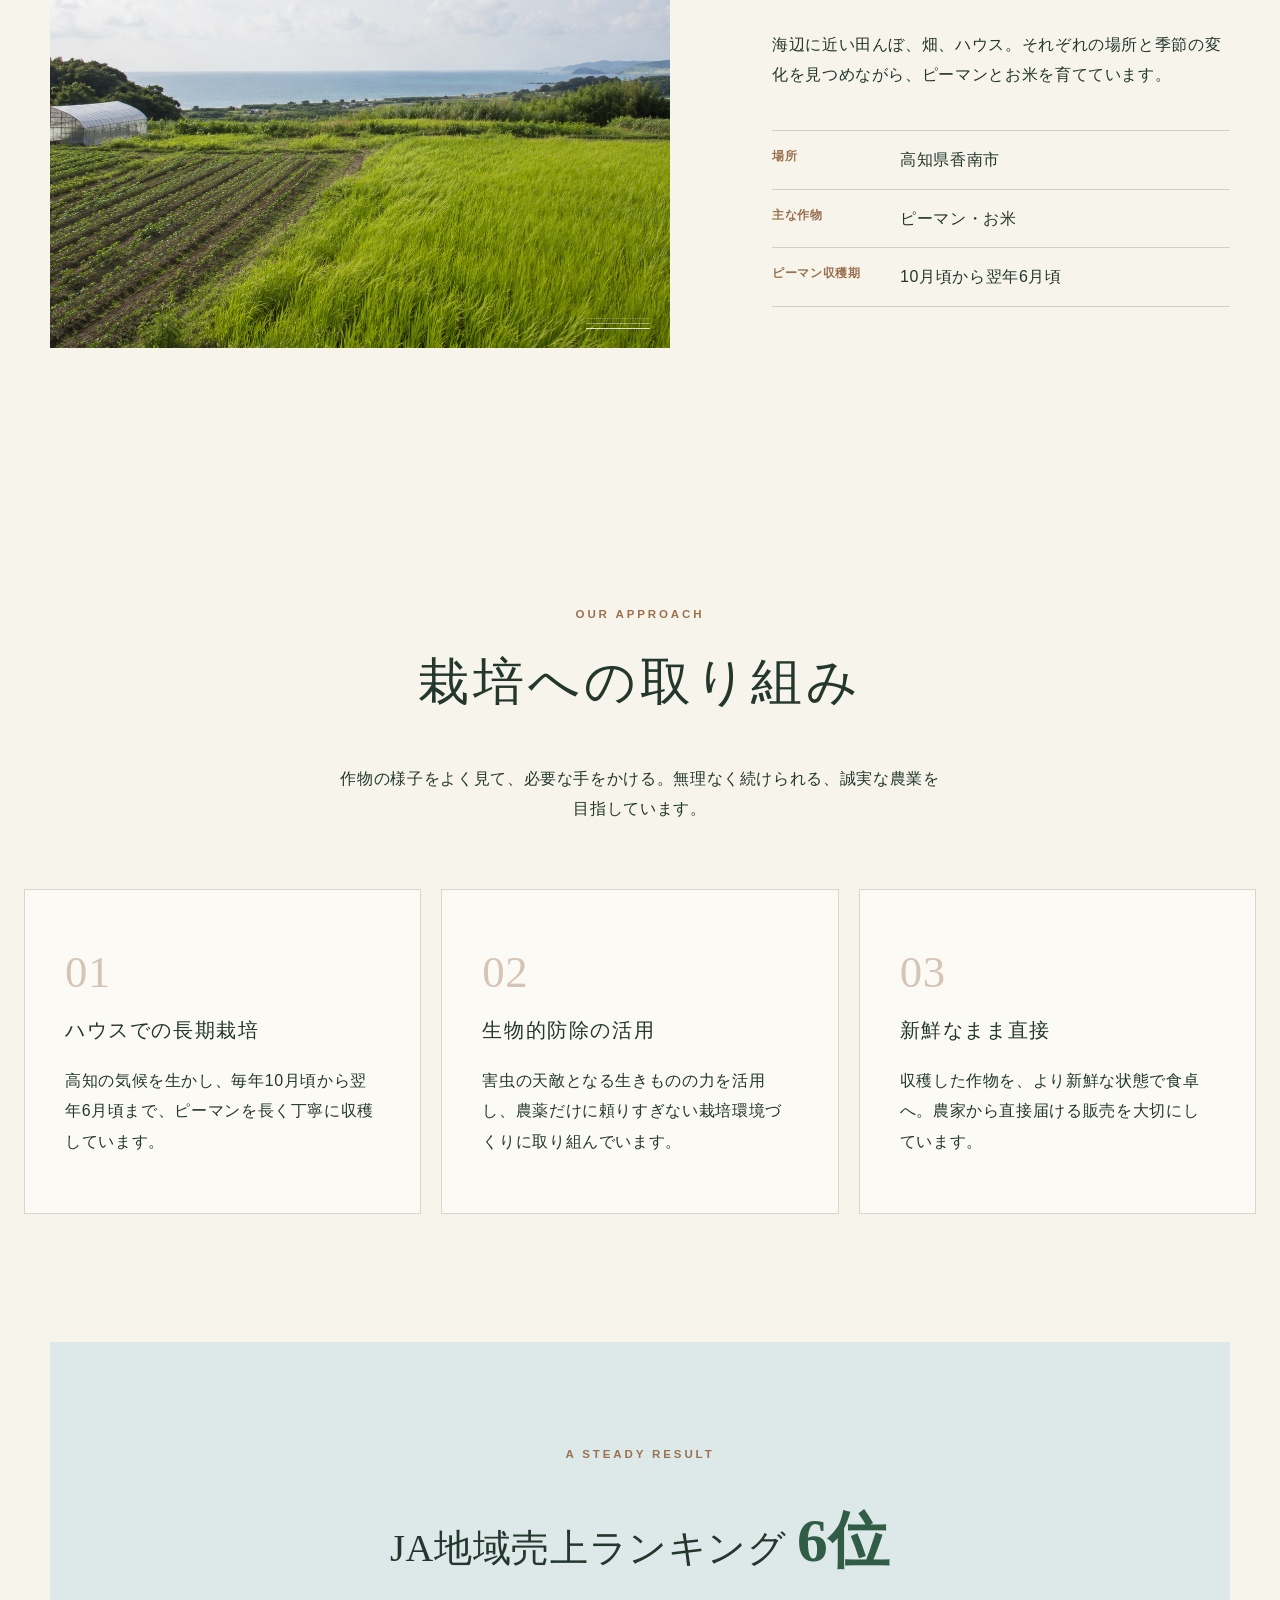
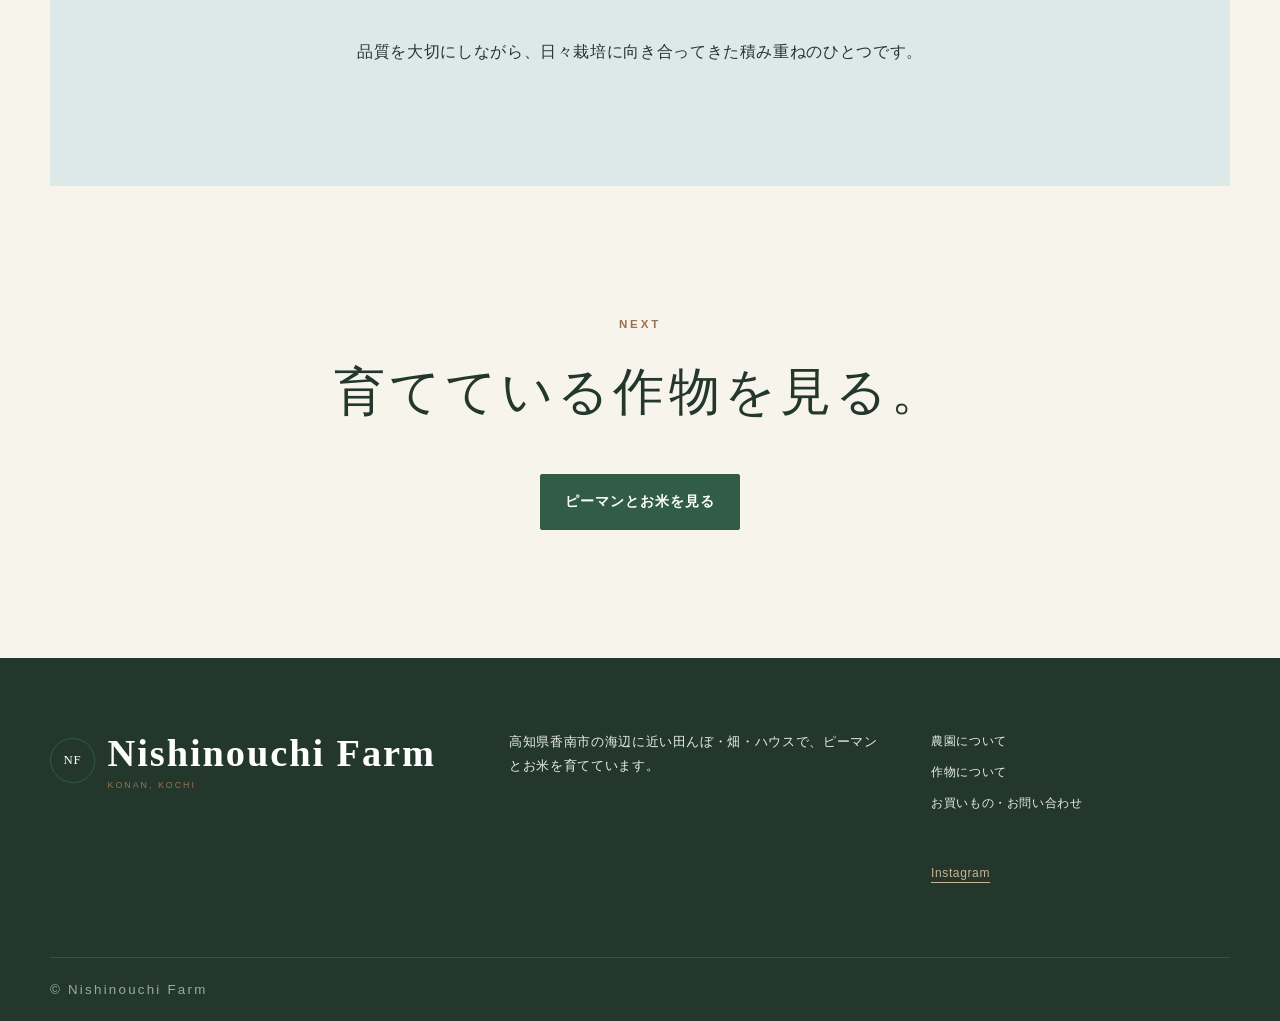
==== commit e6c50b10: "Add files via upload" ====
--- a/about.html
+++ b/about.html
@@ -26,18 +26,18 @@
   </header>
   <main id="main">
     <header class="page-hero about-hero">
-      <div class="page-hero-copy reveal"><p class="eyebrow">About us</p><h1>海と山のあいだで、<br>丁寧に育てる。</h1><p>高知県香南市。海辺に近い田んぼ・畑・ハウスで、自然の変化を感じながら農業を続けています。</p></div>
+      <div class="page-hero-copy reveal"><p class="eyebrow">About us</p><h1>海と山のあいだで<br>丁寧に育てる。</h1><p>高知県香南市。海辺に近い田んぼ・畑・ハウスで、自然の変化を感じながら農業を続けています。</p></div>
       <div class="page-hero-photo photo-placeholder photo-field" role="img" aria-label="農園全景の写真を入れる場所"></div>
     </header>
 
     <section class="section story-section">
-      <div class="section-heading reveal"><p class="eyebrow">Nishinouchi Farm</p><h2>日々の食卓を思いながら。</h2></div>
+      <div class="section-heading reveal"><p class="eyebrow">Nishinouchi Farm</p><h2>食卓へまっすぐ届ける。</h2></div>
       <div class="story-copy reveal"><p>私たちは、主力のピーマンとお米を中心に、毎日の仕事を積み重ねています。市場に出しても十分な品質の作物を、より新鮮な状態で直接お届けしたい。その思いから、消費者のみなさまとつながる販売にも取り組んでいます。</p><p>大きな言葉よりも、健やかに育った作物で伝えること。いつもの料理に気軽に使ってもらえることを大切にしています。</p></div>
     </section>
 
     <section class="section environment-grid">
       <div class="environment-photo photo-placeholder photo-sea-field reveal" role="img" aria-label="海辺に近い田んぼの写真を入れる場所"></div>
-      <div class="environment-copy reveal"><p class="eyebrow">Our place</p><h2>海風が通る、<br>香南市の農地。</h2><p>海辺に近い田んぼ、畑、ハウス。それぞれの場所と季節の変化を見つめながら、ピーマンとお米を育てています。</p><dl class="fact-list"><div><dt>場所</dt><dd>高知県香南市</dd></div><div><dt>主な作物</dt><dd>ピーマン・お米</dd></div><div><dt>ピーマン収穫期</dt><dd>10月頃から翌年6月頃</dd></div></dl></div>
+      <div class="environment-copy reveal"><p class="eyebrow">Our place</p><h2>海風が通る<br>香南市の農地。</h2><p>海辺に近い田んぼ、畑、ハウス。それぞれの場所と季節の変化を見つめながら、ピーマンとお米を育てています。</p><dl class="fact-list"><div><dt>場所</dt><dd>高知県香南市</dd></div><div><dt>主な作物</dt><dd>ピーマン・お米</dd></div><div><dt>ピーマン収穫期</dt><dd>10月頃から翌年6月頃</dd></div></dl></div>
     </section>
 
     <section class="section approach-section" id="approach">
@@ -50,7 +50,7 @@
     </section>
 
     <section class="section result-band reveal"><p class="eyebrow">A steady result</p><p class="result-number">JA地域売上ランキング <strong>6位</strong></p><p>品質を大切にしながら、日々栽培に向き合ってきた積み重ねのひとつです。</p></section>
-    <section class="section next-link reveal"><p class="eyebrow">Next</p><h2>育てている作物をご紹介します。</h2><a class="button button-primary" href="products.html">ピーマンとお米を見る</a></section>
+    <section class="section next-link reveal"><p class="eyebrow">Next</p><h2>育てている作物を見る。</h2><a class="button button-primary" href="products.html">ピーマンとお米を見る</a></section>
   </main>
   <footer class="site-footer"><div class="footer-main"><a class="site-logo footer-logo" href="index.html"><span class="logo-mark" aria-hidden="true">NF</span><span class="logo-text"><strong>Nishinouchi Farm</strong><small>KONAN, KOCHI</small></span></a><p>高知県香南市の海辺に近い田んぼ・畑・ハウスで、ピーマンとお米を育てています。</p><nav class="footer-nav" aria-label="フッターナビゲーション"><a href="about.html">農園について</a><a href="products.html">作物について</a><a href="shop-contact.html">お買いもの・お問い合わせ</a></nav><a class="instagram-link is-placeholder" href="#">Instagram</a></div><p class="copyright"><small>&copy; Nishinouchi Farm</small></p></footer>
 </body>
--- a/style.css
+++ b/style.css
@@ -10,6 +10,11 @@
   --shadow: 0 22px 60px rgba(43, 62, 50, 0.12);
   --radius: 2px;
   --max-width: 1180px;
+  --text-size: 1rem;
+  --heading-hero: clamp(1.8rem, calc(3.8vw - 22px), 2.425rem);
+  --heading-section: clamp(2rem, 4vw, 3.4rem);
+  --heading-concept: clamp(1.6rem, calc(4vw - 14px), 2.5rem);
+  --heading-feature: clamp(1.8rem, calc(4vw - 6px), 3rem);
 }
 
 * { box-sizing: border-box; }
@@ -21,9 +26,9 @@
     linear-gradient(180deg, rgba(220, 233, 232, 0.22), transparent 24rem),
     var(--cream);
   font-family: "Yu Gothic", "Hiragino Kaku Gothic ProN", Meiryo, sans-serif;
-  font-size: 1.15rem;
+  font-size: var(--text-size);
   line-height: 1.9;
-  letter-spacing: 0.045em;
+  letter-spacing: 0.04em;
 }
 body::before {
   position: fixed;
@@ -42,11 +47,13 @@
   font-family: "Yu Mincho", "Hiragino Mincho ProN", serif;
   font-weight: 500;
   letter-spacing: 0.08em;
+  line-break: strict;
   line-height: 1.55;
-}
-h1 { font-size: clamp(2.5rem, 5vw, 5.5rem); }
-h2 { font-size: clamp(2rem, 3.4vw, 3.4rem); }
-h3 { font-size: clamp(1.3rem, 2vw, 1.75rem); }
+  text-wrap: balance;
+}
+h1 { font-size: var(--heading-hero); }
+h2 { font-size: var(--heading-section); }
+h3 { font-size: 1.25rem; }
 .sr-only {
   position: absolute;
   width: 1px;
@@ -123,7 +130,7 @@
   top: 0;
   z-index: 50;
   border-bottom: 1px solid var(--line);
-  background: rgba(247, 244, 235, 0.94);
+  background: rgba(255, 255, 255, 0.97);
   backdrop-filter: blur(14px);
 }
 .header-inner {
@@ -147,7 +154,7 @@
   font-size: 0.8rem;
 }
 .logo-text { display: grid; gap: 0.25rem; }
-.logo-text strong { font-family: Georgia, serif; font-size: 1rem; letter-spacing: 0.05em; }
+.logo-text strong { font-family: Georgia, "Times New Roman", "Yu Mincho", serif; font-size: clamp(2rem, 3vw, 2.8rem); letter-spacing: 0.05em; white-space: nowrap; }
 .logo-text small { color: var(--soil); font-family: Arial, sans-serif; font-size: 0.55rem; letter-spacing: 0.23em; }
 .global-nav > ul {
   display: flex;
@@ -156,6 +163,7 @@
   align-items: center;
   gap: 0;
   list-style: none;
+  background: #fff;
 }
 .global-nav > ul > li {
   position: relative;
@@ -184,22 +192,23 @@
 .global-nav a:not(.nav-cta):hover, .global-nav a.is-current:not(.nav-cta) { color: var(--soil); }
 .nav-icon-placeholder {
   display: block;
-  width: 4.2rem;
-  height: 3.8rem;
+  width: 6.3rem;
+  height: 5.7rem;
+  flex: 0 0 auto;
+  background-color: #fff;
   background-position: center;
   background-repeat: no-repeat;
   background-size: 165%;
-  mix-blend-mode: multiply;
   transition: transform 0.25s;
 }
 .global-nav a:hover .nav-icon-placeholder,
 .global-nav a:focus-visible .nav-icon-placeholder {
   transform: translateY(-2px);
 }
-.icon-farm { background-image: url("assets/icons/nav-farm.png"); }
-.icon-crops { background-image: url("assets/icons/nav-crops.png"); }
-.icon-shop { background-image: url("assets/icons/nav-shop.png"); }
-.icon-contact { background-image: url("assets/icons/nav-contact.png"); }
+.icon-farm { background-image: url("assets/icons/nav-farm.png?v=3"); }
+.icon-crops { background-image: url("assets/icons/nav-crops.png?v=3"); }
+.icon-shop { background-image: url("assets/icons/nav-shop.png?v=3"); }
+.icon-contact { background-image: url("assets/icons/nav-contact.png?v=3"); }
 .has-dropdown { position: relative; }
 .dropdown-button {
   position: absolute;
@@ -232,7 +241,7 @@
   padding: 0.5rem;
   visibility: hidden;
   border: 1px solid var(--line);
-  background: var(--white);
+  background: #fff;
   box-shadow: var(--shadow);
   list-style: none;
   opacity: 0;
@@ -297,7 +306,7 @@
   text-shadow: 0 1px 18px rgba(20, 40, 28, 0.2);
 }
 .hero-copy .eyebrow { color: #f2e6d5; }
-.hero-copy h1 { font-size: clamp(1.8rem, 3vw, 3rem); }
+.hero-copy h1 { font-size: var(--heading-hero); }
 .hero-copy p:not(.eyebrow) { max-width: 32rem; }
 .hero-copy .text-link { border-color: white; }
 .hero-caption {
@@ -309,9 +318,9 @@
   padding: 0.9rem 1.4rem;
   color: white;
   background: rgba(49, 92, 70, 0.86);
-  font-size: 1.35rem;
-  font-family: "Yu Mincho", "Hiragino Mincho ProN", serif;
-  letter-spacing: 0.08em;
+  font-size: 0.86rem;
+  font-family: "Yu Gothic", "Hiragino Kaku Gothic ProN", Meiryo, sans-serif;
+  letter-spacing: 0.04em;
 }
 .news-ticker { display: flex; width: min(calc(100% - 3rem), 1400px); margin: 0 auto; color: white; background: var(--green); }
 .ticker-label { flex: 0 0 auto; margin: 0; padding: 0.75rem 1.2rem; border-right: 1px solid rgba(255,255,255,.3); font-size: .7rem; font-weight: 700; letter-spacing: .2em; }
@@ -331,24 +340,24 @@
 .feature-band { display: grid; grid-template-columns: 1.15fr .85fr; width: min(calc(100% - 3rem), 1400px); padding-inline: clamp(0rem, 4vw, 4rem); align-items: center; background: var(--green-light); }
 .feature-photo { min-height: 34rem; }
 .feature-copy { padding: clamp(2rem, 7vw, 6rem); }
-.feature-copy h2 { font-size: clamp(1rem, 1.2vw, 1.3rem); }
+.feature-copy h2 { font-size: var(--heading-feature); }
 .feature-copy p:not(.eyebrow) { max-width: 32rem; }
 .shop-callout { display: flex; width: min(calc(100% - 3rem), var(--max-width)); margin-bottom: 7rem; padding: clamp(2.5rem, 6vw, 5rem); align-items: center; justify-content: space-between; gap: 2rem; color: white; background: var(--green); }
-.shop-callout h2 { margin-bottom: .5rem; font-size: clamp(1rem, 1.15vw, 1.2rem); }
+.shop-callout h2 { margin-bottom: .5rem; font-size: var(--heading-concept); }
 .shop-callout p:last-child { margin-bottom: 0; }
 .shop-callout .eyebrow { color: #d7c4a7; }
 
 /* Page common */
 .page-hero { display: grid; grid-template-columns: .8fr 1.2fr; width: min(calc(100% - 3rem), 1400px); min-height: 38rem; margin: 1.5rem auto 0; background: var(--green-light); }
 .page-hero-copy { align-self: center; padding: clamp(3rem, 7vw, 7rem); }
-.about-hero .page-hero-copy h1 { font-size: clamp(1.25rem, 1.65vw, 1.65rem); }
+.about-hero .page-hero-copy h1 { font-size: var(--heading-hero); }
 .page-hero-copy p:last-child { max-width: 30rem; }
 .page-hero-photo { min-height: 28rem; }
 .story-section { display: grid; grid-template-columns: .85fr 1.15fr; gap: clamp(3rem, 10vw, 10rem); }
 .story-copy { max-width: 38rem; }
 .environment-grid { display: grid; grid-template-columns: 1.15fr .85fr; gap: clamp(3rem, 8vw, 7rem); align-items: center; }
 .environment-photo { min-height: 34rem; }
-.environment-copy h2 { font-size: clamp(1.45rem, 2vw, 2rem); }
+.environment-copy h2 { font-size: var(--heading-concept); }
 .fact-list { margin: 2.5rem 0 0; border-top: 1px solid var(--line); }
 .fact-list div, .sample-card dl div { display: grid; grid-template-columns: 8rem 1fr; padding: .85rem 0; border-bottom: 1px solid var(--line); }
 .fact-list dt, .sample-card dt { color: var(--soil); font-size: .75rem; font-weight: 700; }
@@ -380,7 +389,7 @@
 
 /* Shop and contact */
 .simple-page-hero { width: min(calc(100% - 3rem), 52rem); margin: 0 auto; padding: clamp(6rem, 12vw, 11rem) 0 clamp(3rem, 7vw, 6rem); text-align: center; }
-.simple-page-hero h1 { font-size: clamp(1.25rem, 1.65vw, 1.65rem); }
+.simple-page-hero h1 { font-size: var(--heading-hero); }
 .shop-section { display: grid; grid-template-columns: 1.1fr .9fr; gap: clamp(3rem, 8vw, 7rem); align-items: center; }
 .shop-section, .contact-section { scroll-margin-top: 8rem; }
 .shop-visual { min-height: 34rem; }
@@ -422,9 +431,9 @@
   .menu-button[aria-expanded="true"] > span:nth-child(1) { transform: translateY(5px) rotate(45deg); }
   .menu-button[aria-expanded="true"] > span:nth-child(2) { opacity: 0; }
   .menu-button[aria-expanded="true"] > span:nth-child(3) { transform: translateY(-5px) rotate(-45deg); }
-  .global-nav { position: absolute; top: 100%; left: 0; width: 100%; max-height: 0; overflow: hidden; background: var(--cream); transition: max-height .3s ease; }
+  .global-nav { position: absolute; top: 100%; left: 0; width: 100%; max-height: 0; overflow: hidden; background: #fff; transition: max-height .3s ease; }
   .global-nav.is-open { max-height: calc(100vh - 4.5rem); overflow-y: auto; border-bottom: 1px solid var(--line); }
-  .global-nav > ul { display: block; padding: 1rem; }
+  .global-nav > ul { display: block; padding: 1rem; background: #fff; }
   .global-nav > ul > li { min-width: 0; }
   .global-nav > ul > li + li::before { display: none; }
   .global-nav a {
@@ -436,7 +445,7 @@
     border-bottom: 1px solid var(--line);
     text-align: left;
   }
-  .nav-icon-placeholder { width: 2.25rem; height: 2rem; flex: 0 0 auto; transform: scale(.82); }
+  .nav-icon-placeholder { width: 4.75rem; height: 4.3rem; flex: 0 0 auto; transform: none; }
   .dropdown-button { top: 1.1rem; right: 1rem; transform: none; }
   .global-nav .dropdown { position: static; display: none; min-width: 0; padding: 0 0 0 3rem; visibility: visible; border: 0; background: transparent; box-shadow: none; opacity: 1; transform: none; }
   .global-nav .dropdown a { padding: .65rem 1rem; }
@@ -461,10 +470,12 @@
 }
 
 @media (max-width: 600px) {
-  body { font-size: 1.05rem; }
-  h1 { font-size: clamp(2.25rem, 13vw, 3.5rem); }
-  h2 { font-size: 1.85rem; }
-  .logo-text strong { font-size: .85rem; }
+  body { font-size: .9375rem; }
+  h1, .hero-copy h1, .about-hero .page-hero-copy h1, .simple-page-hero h1 { font-size: clamp(1.6rem, calc(10vw - 14px), 2.5rem); }
+  h2 { font-size: clamp(1.9rem, 10vw, 2.7rem); }
+  .feature-copy h2, .environment-copy h2, .shop-callout h2 { font-size: 1.6rem; }
+  .story-section h2, .approach-section h2, .next-link h2 { font-size: 1.9rem; }
+  .logo-text strong { font-size: 1.35rem; }
   .hero { min-height: 39rem; }
   .hero-caption { display: none; }
   .ticker-label { display: none; }
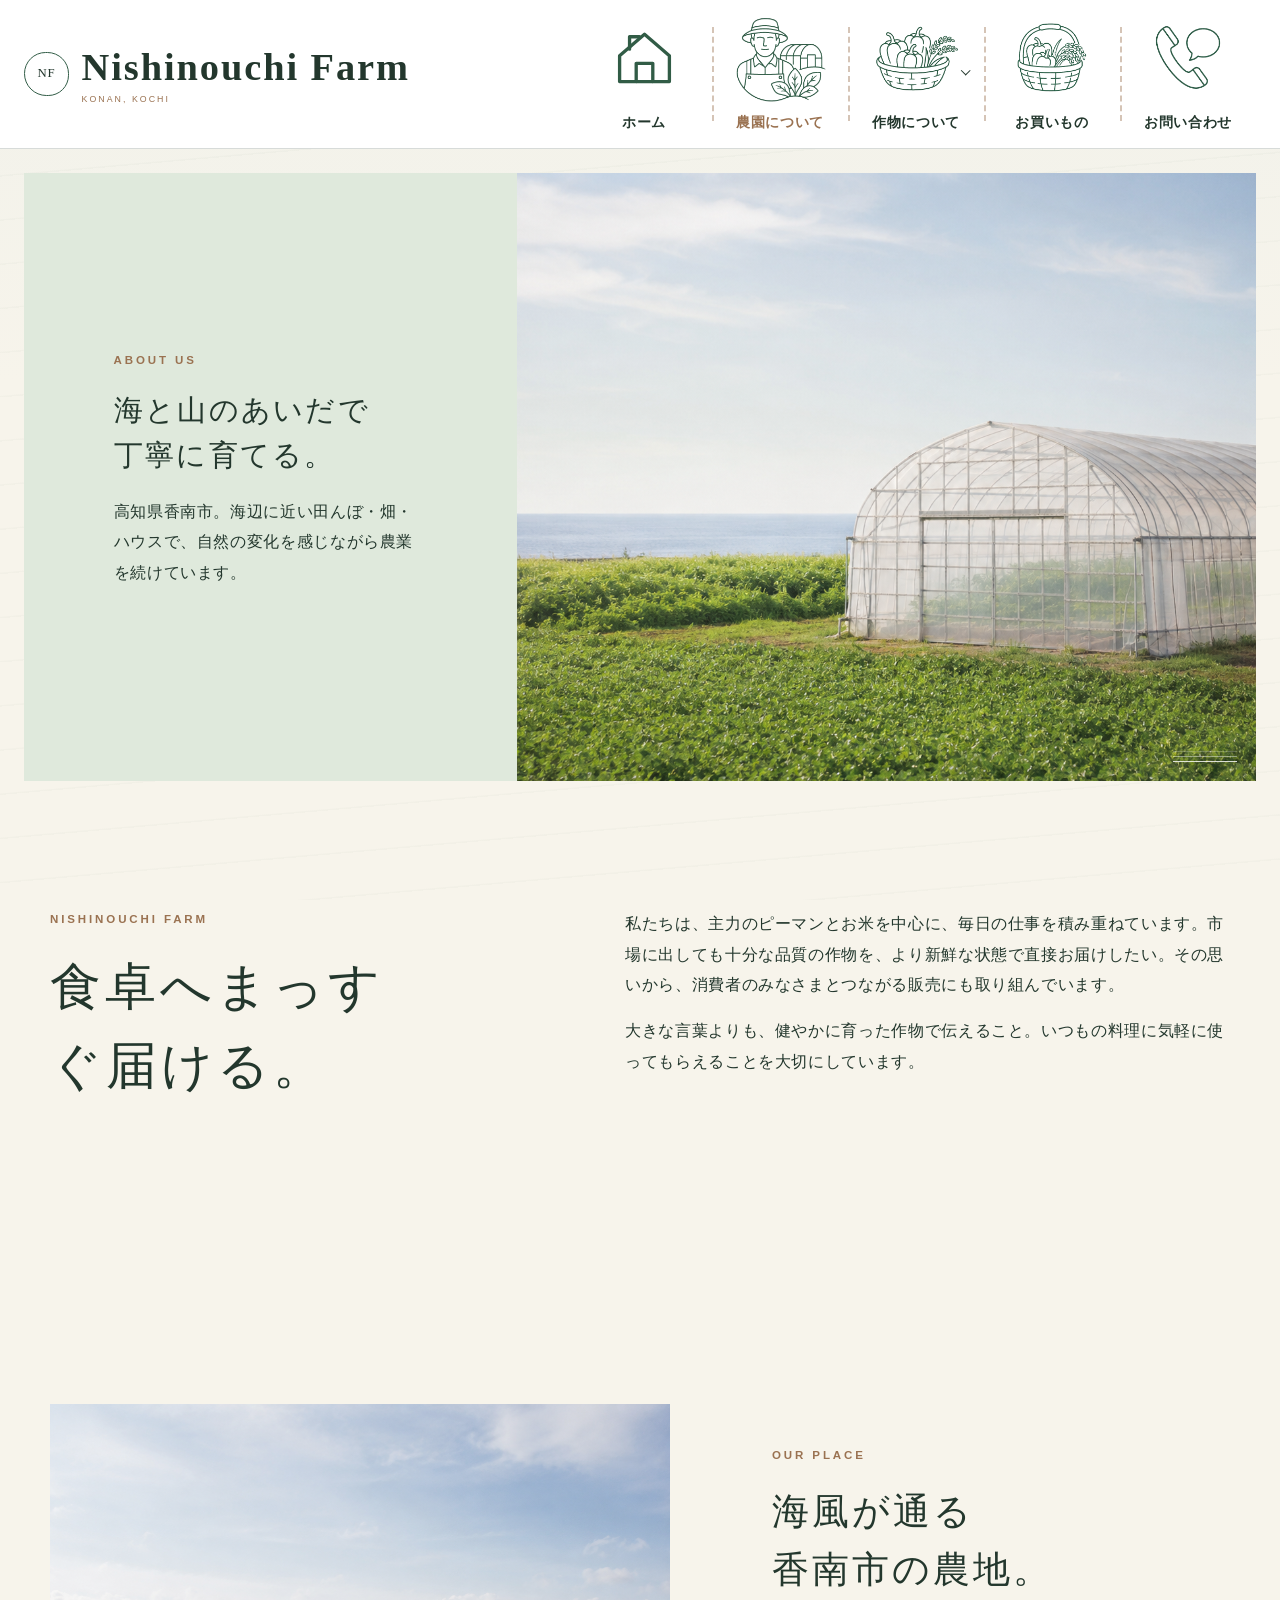
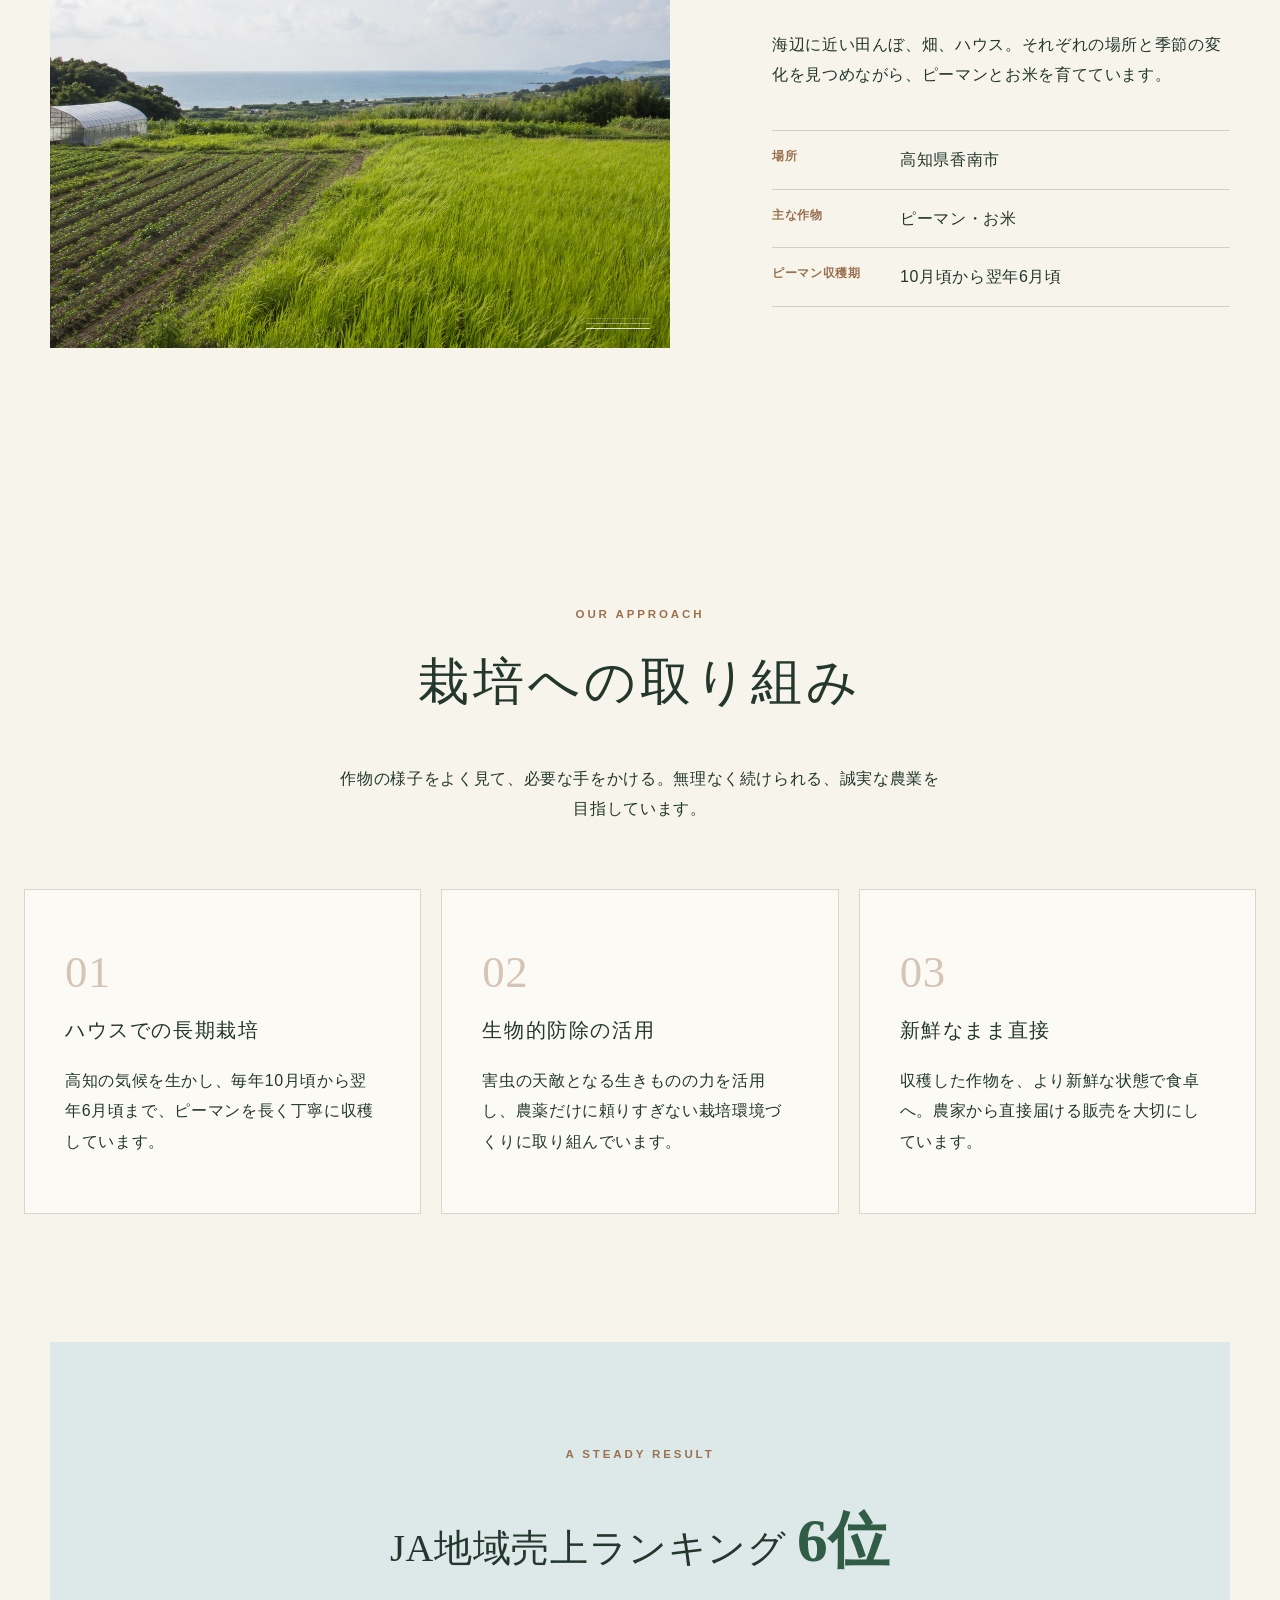
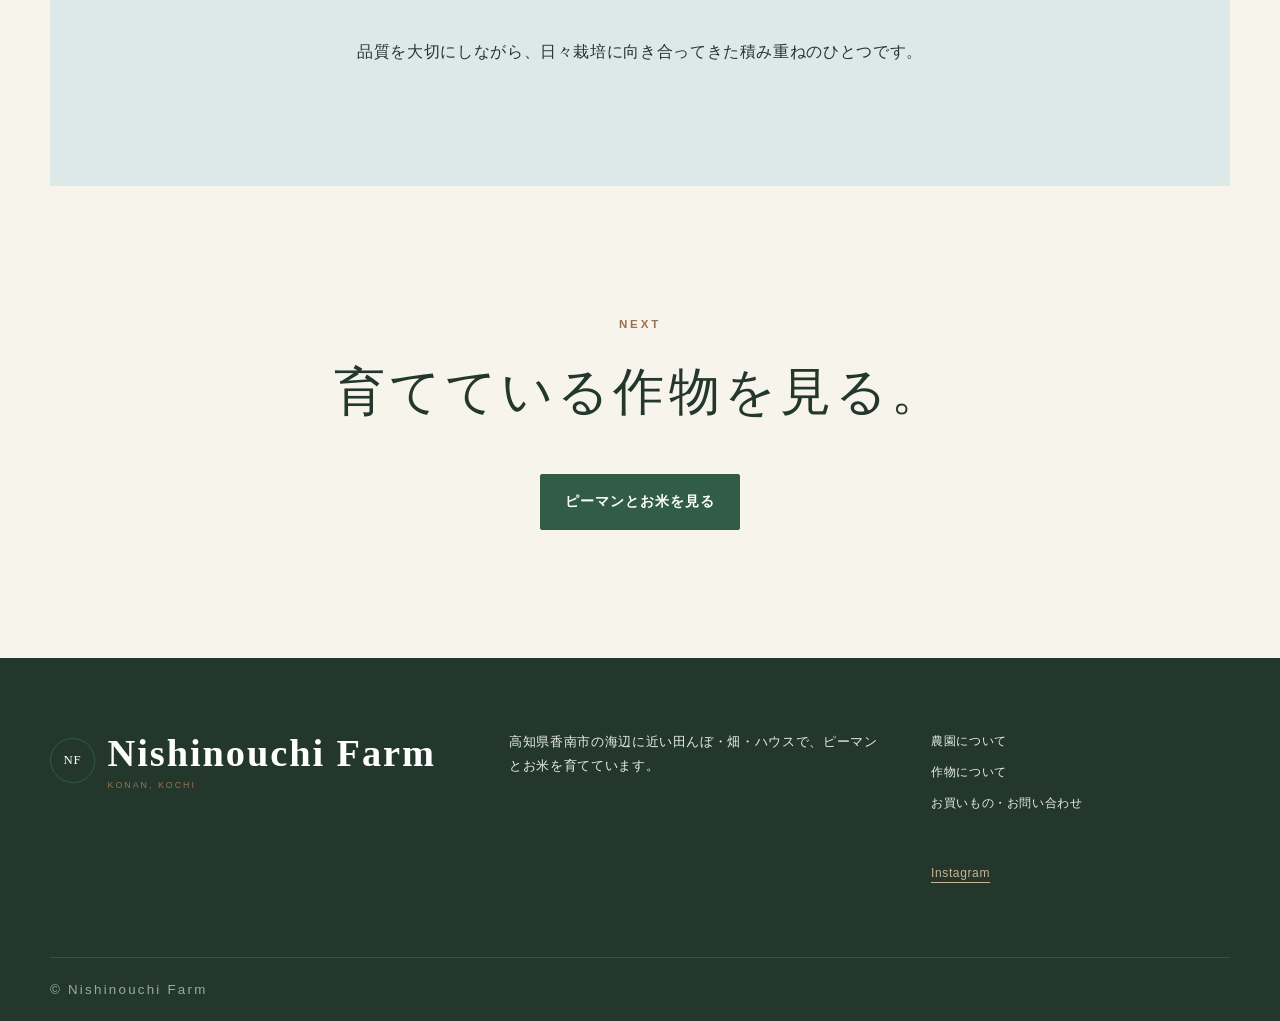
==== commit b6131fc6: "Add files via upload" ====
--- a/about.html
+++ b/about.html
@@ -16,6 +16,7 @@
       <button class="menu-button" type="button" aria-expanded="false" aria-controls="global-nav"><span></span><span></span><span></span><span class="sr-only">メニューを開く</span></button>
       <nav class="global-nav" id="global-nav" aria-label="メインナビゲーション">
         <ul>
+          <li><a href="index.html"><span class="nav-icon-placeholder icon-home" aria-hidden="true"></span><span>ホーム</span></a></li>
           <li><a class="is-current" href="about.html"><span class="nav-icon-placeholder icon-farm" aria-hidden="true"></span><span>農園について</span></a></li>
           <li class="has-dropdown"><a href="products.html"><span class="nav-icon-placeholder icon-crops" aria-hidden="true"></span><span>作物について</span></a><button class="dropdown-button" type="button" aria-expanded="false"><span class="sr-only">作物メニューを開く</span></button><ul class="dropdown"><li><a href="products.html#pepper">ピーマン</a></li><li><a href="products.html#rice">お米</a></li></ul></li>
           <li><a href="shop-contact.html#shop"><span class="nav-icon-placeholder icon-shop" aria-hidden="true"></span><span>お買いもの</span></a></li>
--- a/style.css
+++ b/style.css
@@ -206,6 +206,10 @@
   transform: translateY(-2px);
 }
 .icon-farm { background-image: url("assets/icons/nav-farm.png?v=3"); }
+.icon-home {
+  background-image: url("data:image/svg+xml,%3Csvg xmlns='http://www.w3.org/2000/svg' viewBox='0 0 100 100'%3E%3Cg fill='none' stroke='%23315c46' stroke-width='4' stroke-linecap='round' stroke-linejoin='round'%3E%3Cpath d='M20 48 50 22l30 26v31H20Z'/%3E%3Cpath d='M40 79V57h20v22M32 40V25h12'/%3E%3C/g%3E%3C/svg%3E");
+  background-size: 82%;
+}
 .icon-crops { background-image: url("assets/icons/nav-crops.png?v=3"); }
 .icon-shop { background-image: url("assets/icons/nav-shop.png?v=3"); }
 .icon-contact { background-image: url("assets/icons/nav-contact.png?v=3"); }
@@ -452,6 +456,7 @@
   .has-dropdown.is-open .dropdown { display: block; }
   .hero { width: calc(100% - 2rem); min-height: 42rem; margin-top: 1rem; }
   .hero-photo { inset: 0; }
+  .photo-farm { background-position: 61% center; }
   .hero-photo::before { background: linear-gradient(90deg, rgba(27,50,36,.7), rgba(27,50,36,.1)); }
   .hero-copy { width: 100%; padding: 7rem 1.5rem 5rem; }
   .news-ticker { width: calc(100% - 2rem); }
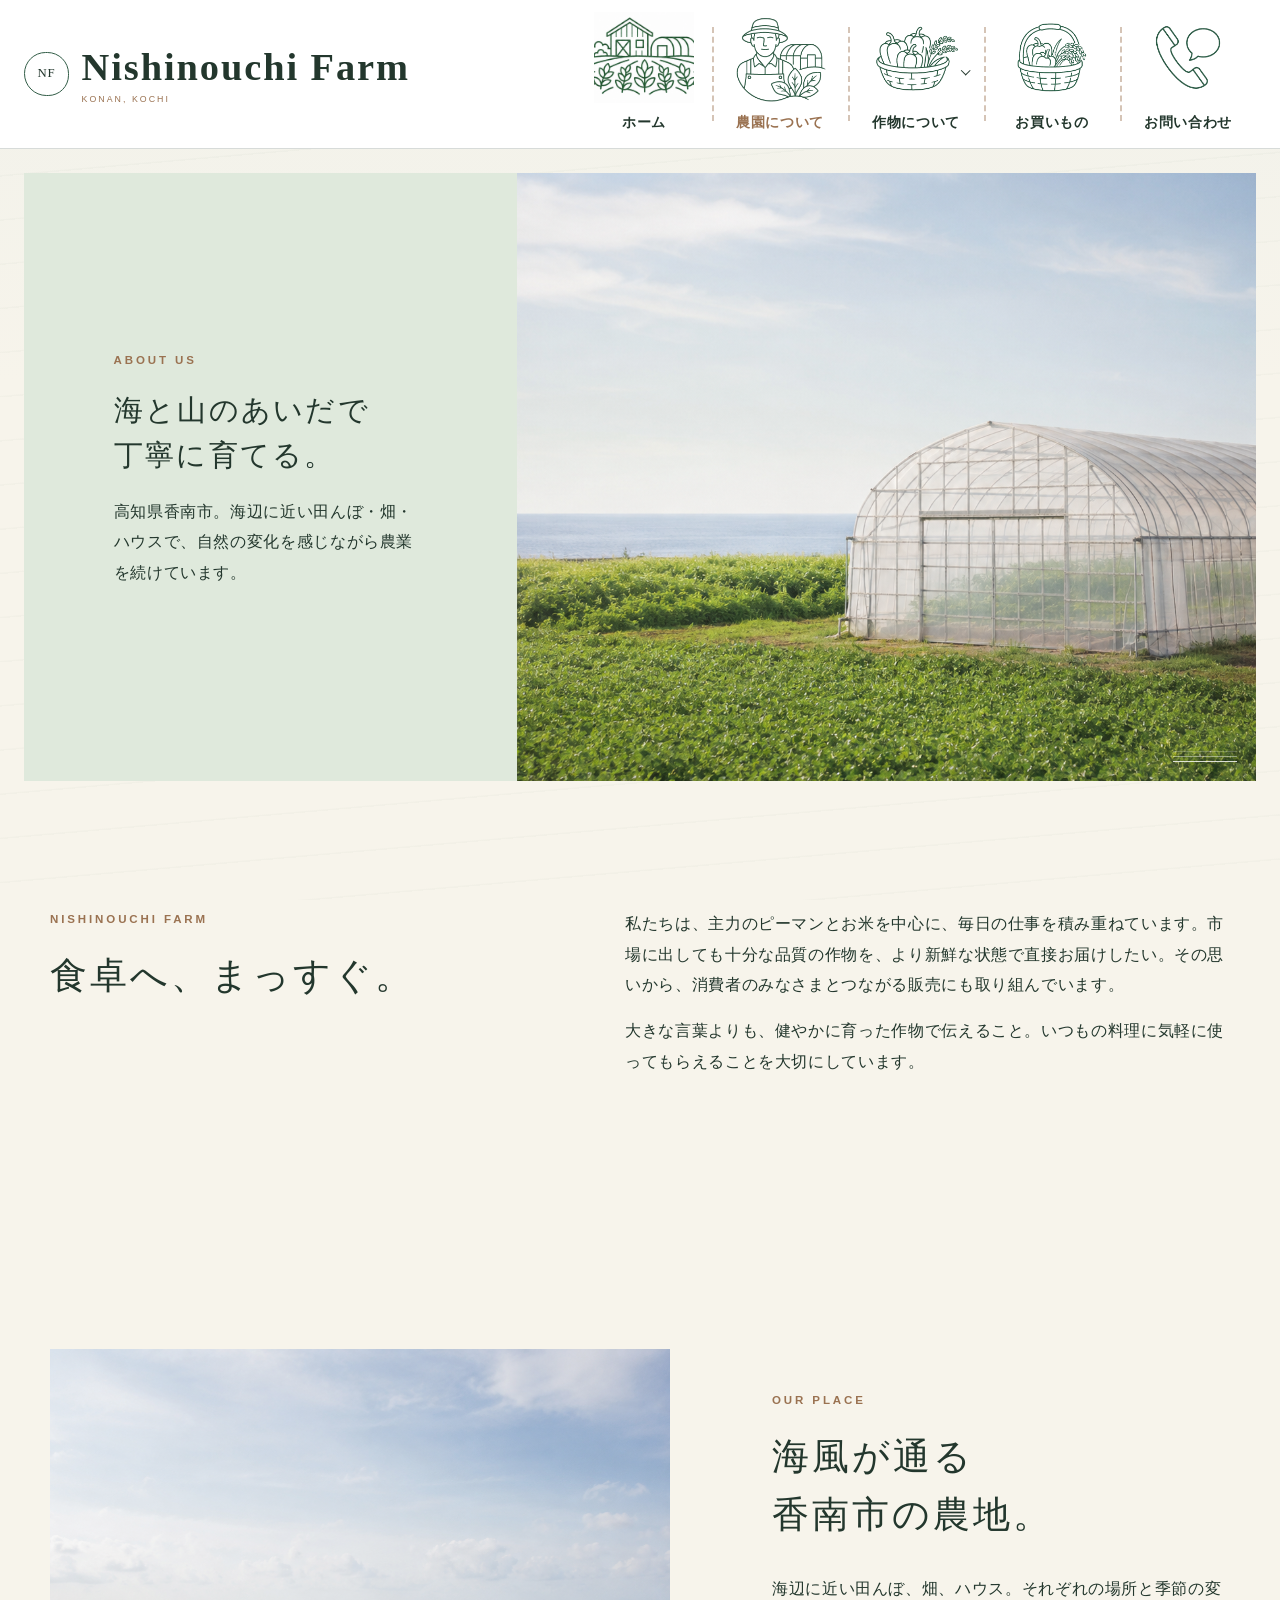
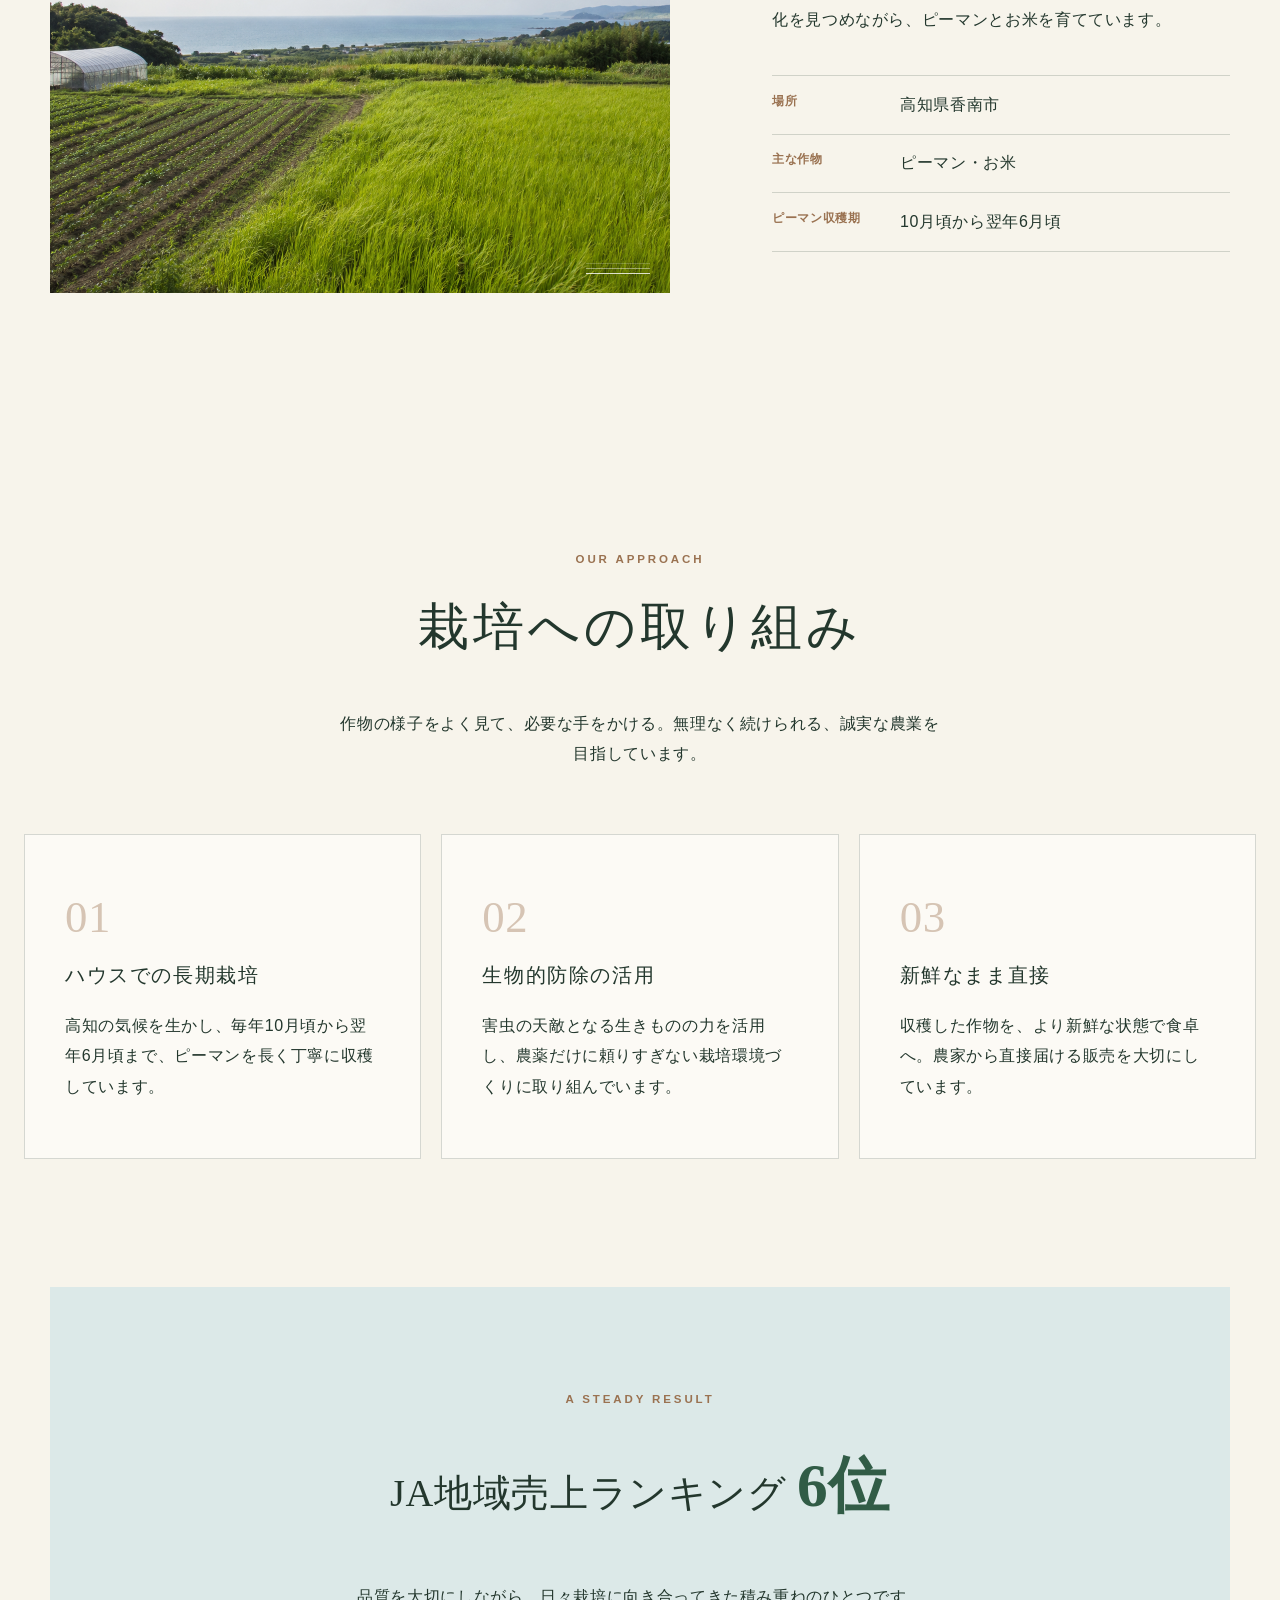
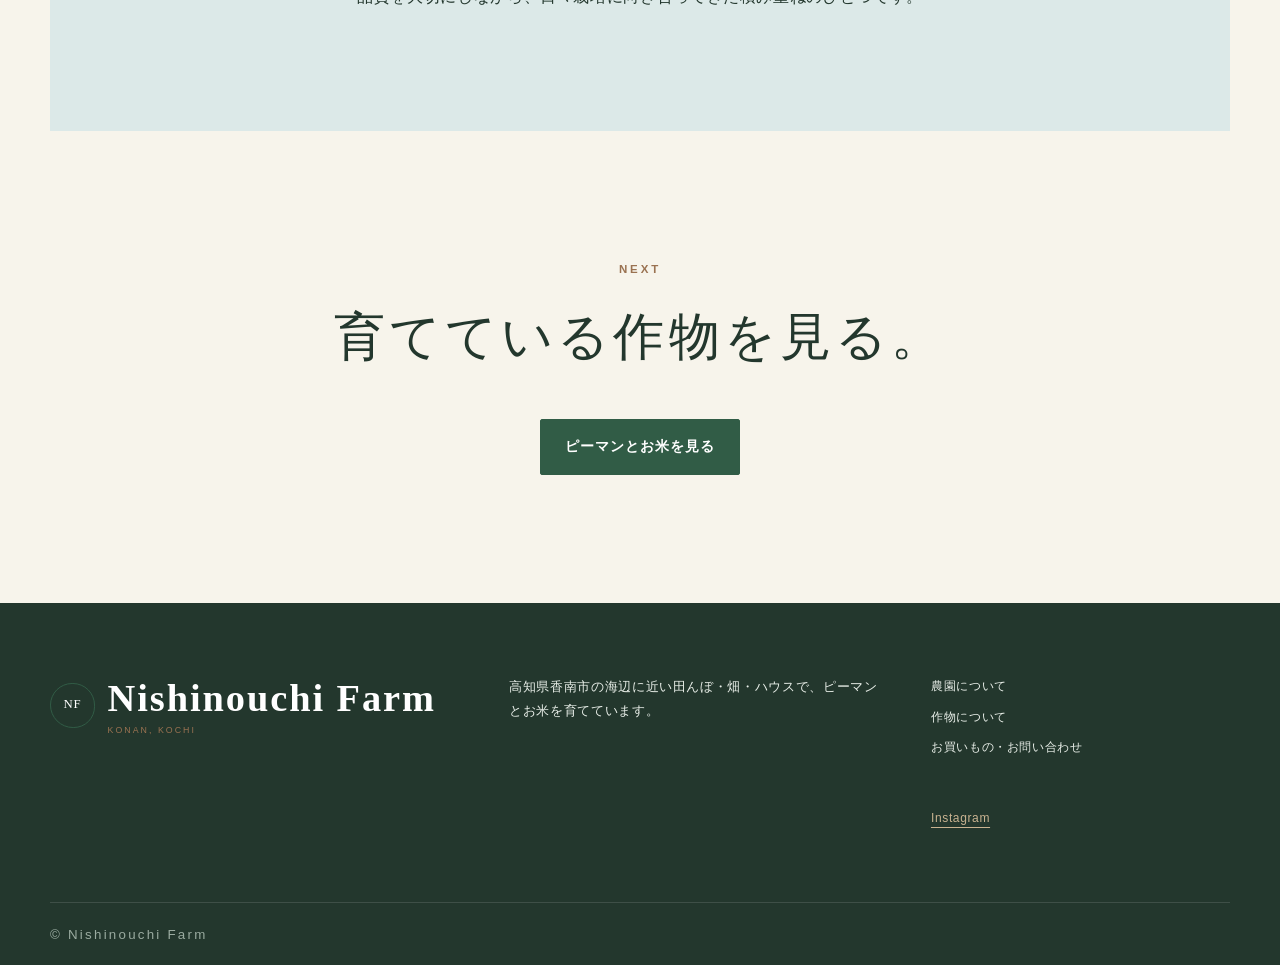
==== commit 047077a3: "Add files via upload" ====
--- a/about.html
+++ b/about.html
@@ -32,7 +32,7 @@
     </header>
 
     <section class="section story-section">
-      <div class="section-heading reveal"><p class="eyebrow">Nishinouchi Farm</p><h2>食卓へまっすぐ届ける。</h2></div>
+      <div class="section-heading reveal"><p class="eyebrow">Nishinouchi Farm</p><h2>食卓へ、まっすぐ。</h2></div>
       <div class="story-copy reveal"><p>私たちは、主力のピーマンとお米を中心に、毎日の仕事を積み重ねています。市場に出しても十分な品質の作物を、より新鮮な状態で直接お届けしたい。その思いから、消費者のみなさまとつながる販売にも取り組んでいます。</p><p>大きな言葉よりも、健やかに育った作物で伝えること。いつもの料理に気軽に使ってもらえることを大切にしています。</p></div>
     </section>
 
--- a/style.css
+++ b/style.css
@@ -48,6 +48,7 @@
   font-weight: 500;
   letter-spacing: 0.08em;
   line-break: strict;
+  word-break: auto-phrase;
   line-height: 1.55;
   text-wrap: balance;
 }
@@ -207,8 +208,8 @@
 }
 .icon-farm { background-image: url("assets/icons/nav-farm.png?v=3"); }
 .icon-home {
-  background-image: url("data:image/svg+xml,%3Csvg xmlns='http://www.w3.org/2000/svg' viewBox='0 0 100 100'%3E%3Cg fill='none' stroke='%23315c46' stroke-width='4' stroke-linecap='round' stroke-linejoin='round'%3E%3Cpath d='M20 48 50 22l30 26v31H20Z'/%3E%3Cpath d='M40 79V57h20v22M32 40V25h12'/%3E%3C/g%3E%3C/svg%3E");
-  background-size: 82%;
+  background-image: url("assets/icons/nav-home.png?v=2");
+  background-size: 245%;
 }
 .icon-crops { background-image: url("assets/icons/nav-crops.png?v=3"); }
 .icon-shop { background-image: url("assets/icons/nav-shop.png?v=3"); }
@@ -344,7 +345,7 @@
 .feature-band { display: grid; grid-template-columns: 1.15fr .85fr; width: min(calc(100% - 3rem), 1400px); padding-inline: clamp(0rem, 4vw, 4rem); align-items: center; background: var(--green-light); }
 .feature-photo { min-height: 34rem; }
 .feature-copy { padding: clamp(2rem, 7vw, 6rem); }
-.feature-copy h2 { font-size: var(--heading-feature); }
+.feature-copy h2 { font-size: clamp(1.6rem, 2.3vw, 1.75rem); }
 .feature-copy p:not(.eyebrow) { max-width: 32rem; }
 .shop-callout { display: flex; width: min(calc(100% - 3rem), var(--max-width)); margin-bottom: 7rem; padding: clamp(2.5rem, 6vw, 5rem); align-items: center; justify-content: space-between; gap: 2rem; color: white; background: var(--green); }
 .shop-callout h2 { margin-bottom: .5rem; font-size: var(--heading-concept); }
@@ -358,6 +359,7 @@
 .page-hero-copy p:last-child { max-width: 30rem; }
 .page-hero-photo { min-height: 28rem; }
 .story-section { display: grid; grid-template-columns: .85fr 1.15fr; gap: clamp(3rem, 10vw, 10rem); }
+.story-section h2 { font-size: var(--heading-concept); }
 .story-copy { max-width: 38rem; }
 .environment-grid { display: grid; grid-template-columns: 1.15fr .85fr; gap: clamp(3rem, 8vw, 7rem); align-items: center; }
 .environment-photo { min-height: 34rem; }
@@ -381,6 +383,7 @@
 .crop-anchor-nav a + a { border-left: 1px solid var(--line); }
 .crop-anchor-nav span { margin-right: 1rem; color: var(--soil); font-size: .7rem; }
 .product-detail { display: grid; grid-template-columns: .75fr 1.25fr; gap: clamp(2.5rem, 7vw, 7rem); scroll-margin-top: 7rem; }
+.product-intro h2, .shop-copy h2, .contact-intro h2, .social-band h2 { font-size: var(--heading-concept); }
 .product-main-photo { min-height: 38rem; }
 .product-points { display: grid; grid-column: 1 / -1; grid-template-columns: repeat(3, 1fr); gap: 1.25rem; }
 .point-card { padding: 2rem; border-top: 2px solid var(--green); background: var(--white); }
@@ -475,23 +478,78 @@
 }
 
 @media (max-width: 600px) {
-  body { font-size: .9375rem; }
+  body { font-size: .9375rem; line-height: 1.8; }
   h1, .hero-copy h1, .about-hero .page-hero-copy h1, .simple-page-hero h1 { font-size: clamp(1.6rem, calc(10vw - 14px), 2.5rem); }
-  h2 { font-size: clamp(1.9rem, 10vw, 2.7rem); }
+  h2 { font-size: clamp(1.65rem, 7.2vw, 1.9rem); }
   .feature-copy h2, .environment-copy h2, .shop-callout h2 { font-size: 1.6rem; }
-  .story-section h2, .approach-section h2, .next-link h2 { font-size: 1.9rem; }
+  .story-section h2, .approach-section h2, .next-link h2 { font-size: 1.75rem; }
+  .product-intro h2, .shop-copy h2, .sample-products h2, .contact-intro h2, .social-band h2 { font-size: 1.75rem; }
+  h1, h2, h3 { line-height: 1.45; letter-spacing: .045em; text-wrap: pretty; }
+  p { margin-bottom: 1rem; }
   .logo-text strong { font-size: 1.35rem; }
-  .hero { min-height: 39rem; }
+  .section { padding-block: 3.25rem; }
+  .section-heading { max-width: 22rem; }
+  .section-heading.centered { text-align: left; }
+  .eyebrow { margin-bottom: .65rem; }
+  .button-row { gap: .75rem 1rem; margin-top: 1.5rem; }
+
+  .hero { min-height: 36rem; }
+  .hero-copy { padding: 5.5rem 1.5rem 3.75rem; }
+  .hero-copy p:not(.eyebrow) { max-width: 19rem; }
   .hero-caption { display: none; }
   .ticker-label { display: none; }
+  .ticker-track span { padding: .65rem 1.5rem; }
+
+  .intro-section, .story-section, .environment-grid, .product-detail, .shop-section, .contact-section {
+    gap: 1.75rem;
+  }
+  .crop-grid { gap: 1.25rem; margin-top: 2rem; }
+  .crop-card-body { padding: 1.5rem; }
+  .crop-card-body p:last-of-type { margin-bottom: .75rem; }
+  .feature-photo, .environment-photo, .product-main-photo, .shop-visual { min-height: 18rem; }
+  .feature-copy { padding: 2rem 1.5rem 2.25rem; }
+  .feature-copy .button { margin-top: .25rem; }
+
+  .page-hero { min-height: 0; margin-top: 1rem; }
+  .page-hero-photo { min-height: 17rem; }
+  .page-hero-copy { padding: 2rem 1.5rem 2.25rem; }
+  .page-hero-copy p:last-child { margin-bottom: 0; }
+
+  .fact-list { margin-top: 1.5rem; }
+  .approach-grid { gap: .75rem; margin-top: 2rem; }
+  .approach-card { min-height: 0; padding: 1.5rem; }
+  .approach-card span { font-size: 2rem; }
+  .approach-card h3 { margin-bottom: .6rem; }
+  .approach-card p { margin-bottom: 0; }
+  .result-band { padding: 2.75rem 1rem; }
+  .next-link { padding-block: 3rem; }
+
+  .crop-anchor-nav { margin-top: 2rem; }
   .crop-anchor-nav, .sample-grid { grid-template-columns: 1fr; }
+  .crop-anchor-nav a { padding: .85rem 1.25rem; }
   .crop-anchor-nav a + a { border-top: 1px solid var(--line); border-left: 0; }
+  .product-detail { row-gap: 1.75rem; }
+  .product-points { gap: .75rem; }
+  .point-card { padding: 1.35rem 1.5rem; }
+  .point-card h3 { margin-bottom: .5rem; }
+  .point-card p { margin-bottom: 0; }
+  .use-band { padding: 1.5rem; }
+  .rice-note { padding: 1.5rem; text-align: left; }
+
+  .simple-page-hero { padding: 4rem 0 2.5rem; text-align: left; }
+  .sample-products { padding-top: 2.5rem; }
+  .sample-grid { gap: .9rem; margin-top: 1.75rem; }
+  .sample-card { padding: 1.5rem; }
+  .purchase-note { margin-top: 1.25rem; padding: 1.25rem; }
   .shop-callout, .social-band { align-items: stretch; flex-direction: column; text-align: left; }
+  .shop-callout { margin-bottom: 3.5rem; padding: 2rem 1.5rem; }
   .shop-callout .button, .social-band .button { width: 100%; }
+  .social-band { padding: 1.75rem 1.5rem; }
   .use-list { grid-template-columns: 1fr; }
   .fact-list div, .sample-card dl div { grid-template-columns: 6.5rem 1fr; }
   .contact-form { padding: 1.5rem; }
-  .footer-main { grid-template-columns: 1fr; padding-block: 3rem; }
+  .form-field { margin-bottom: 1.15rem; }
+  .footer-main { grid-template-columns: 1fr; padding-block: 2.5rem; gap: 1.5rem; }
 }
 
 @media (prefers-reduced-motion: reduce) {
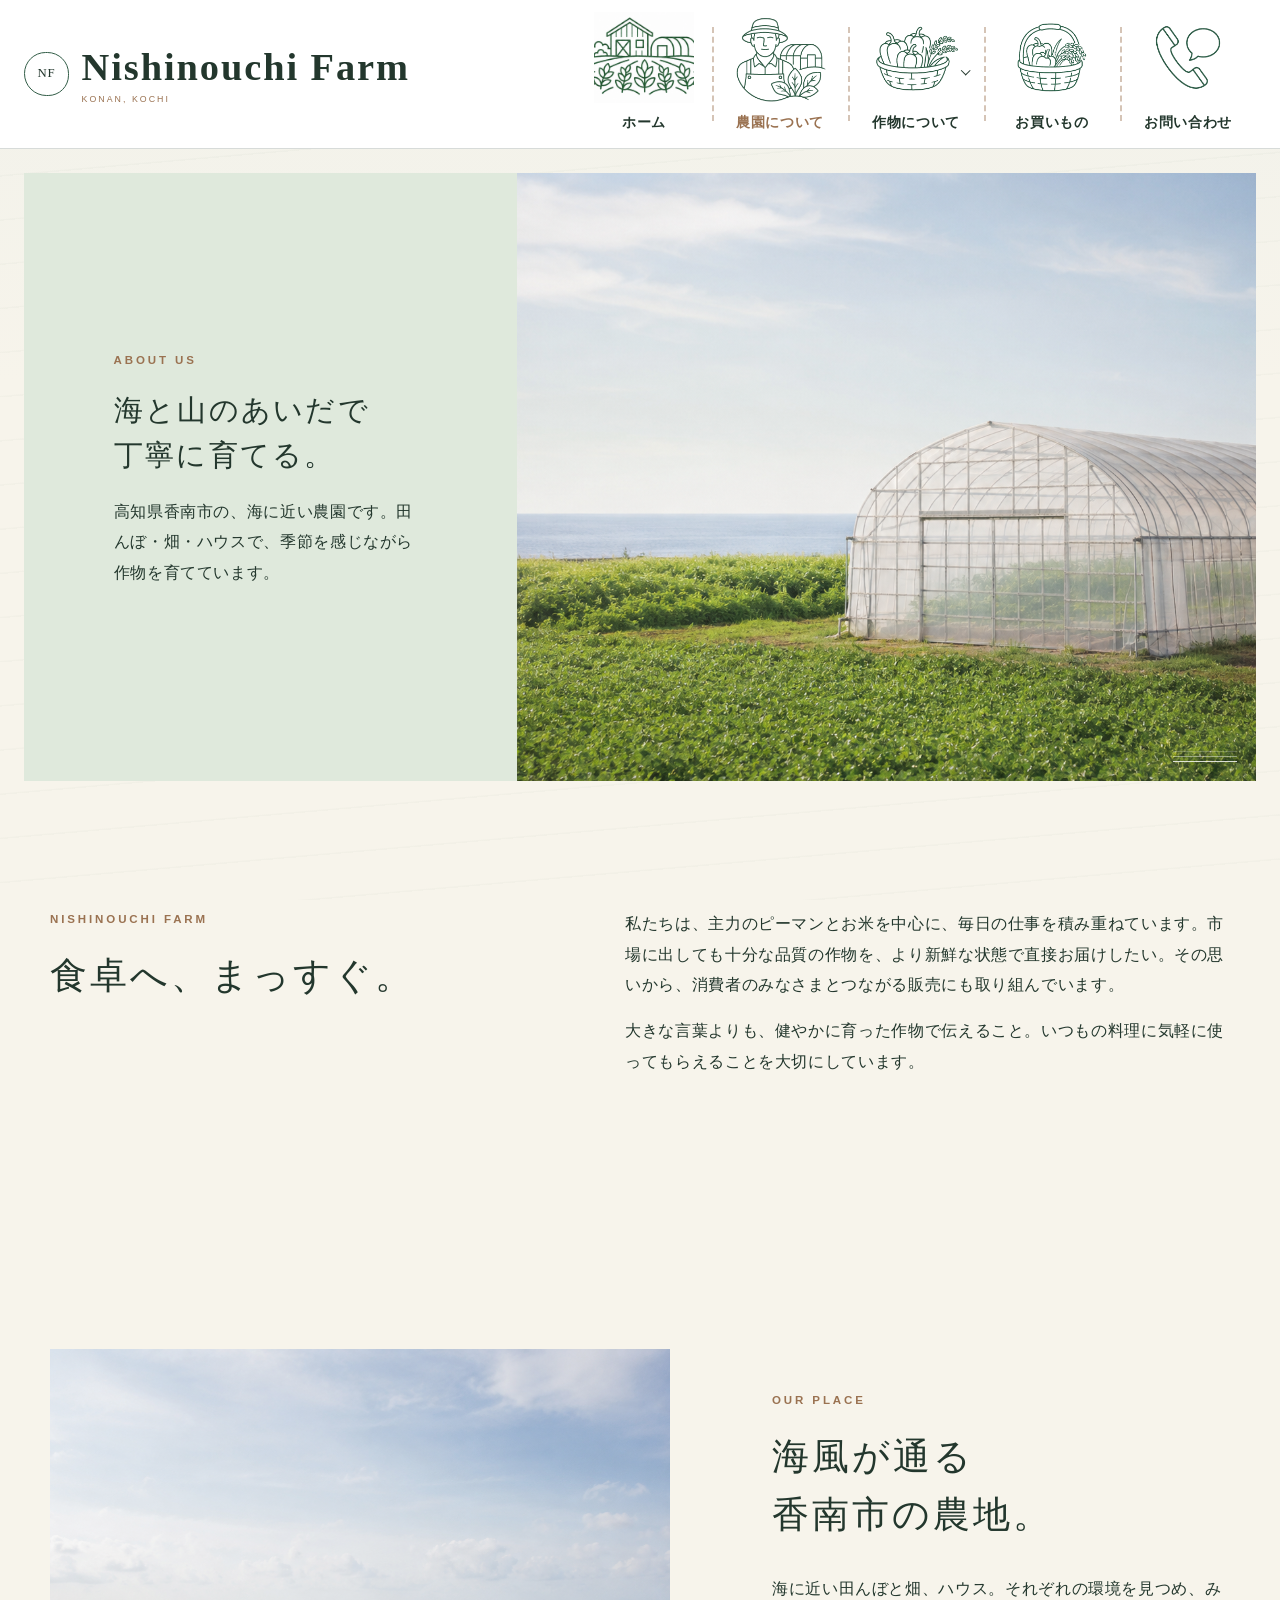
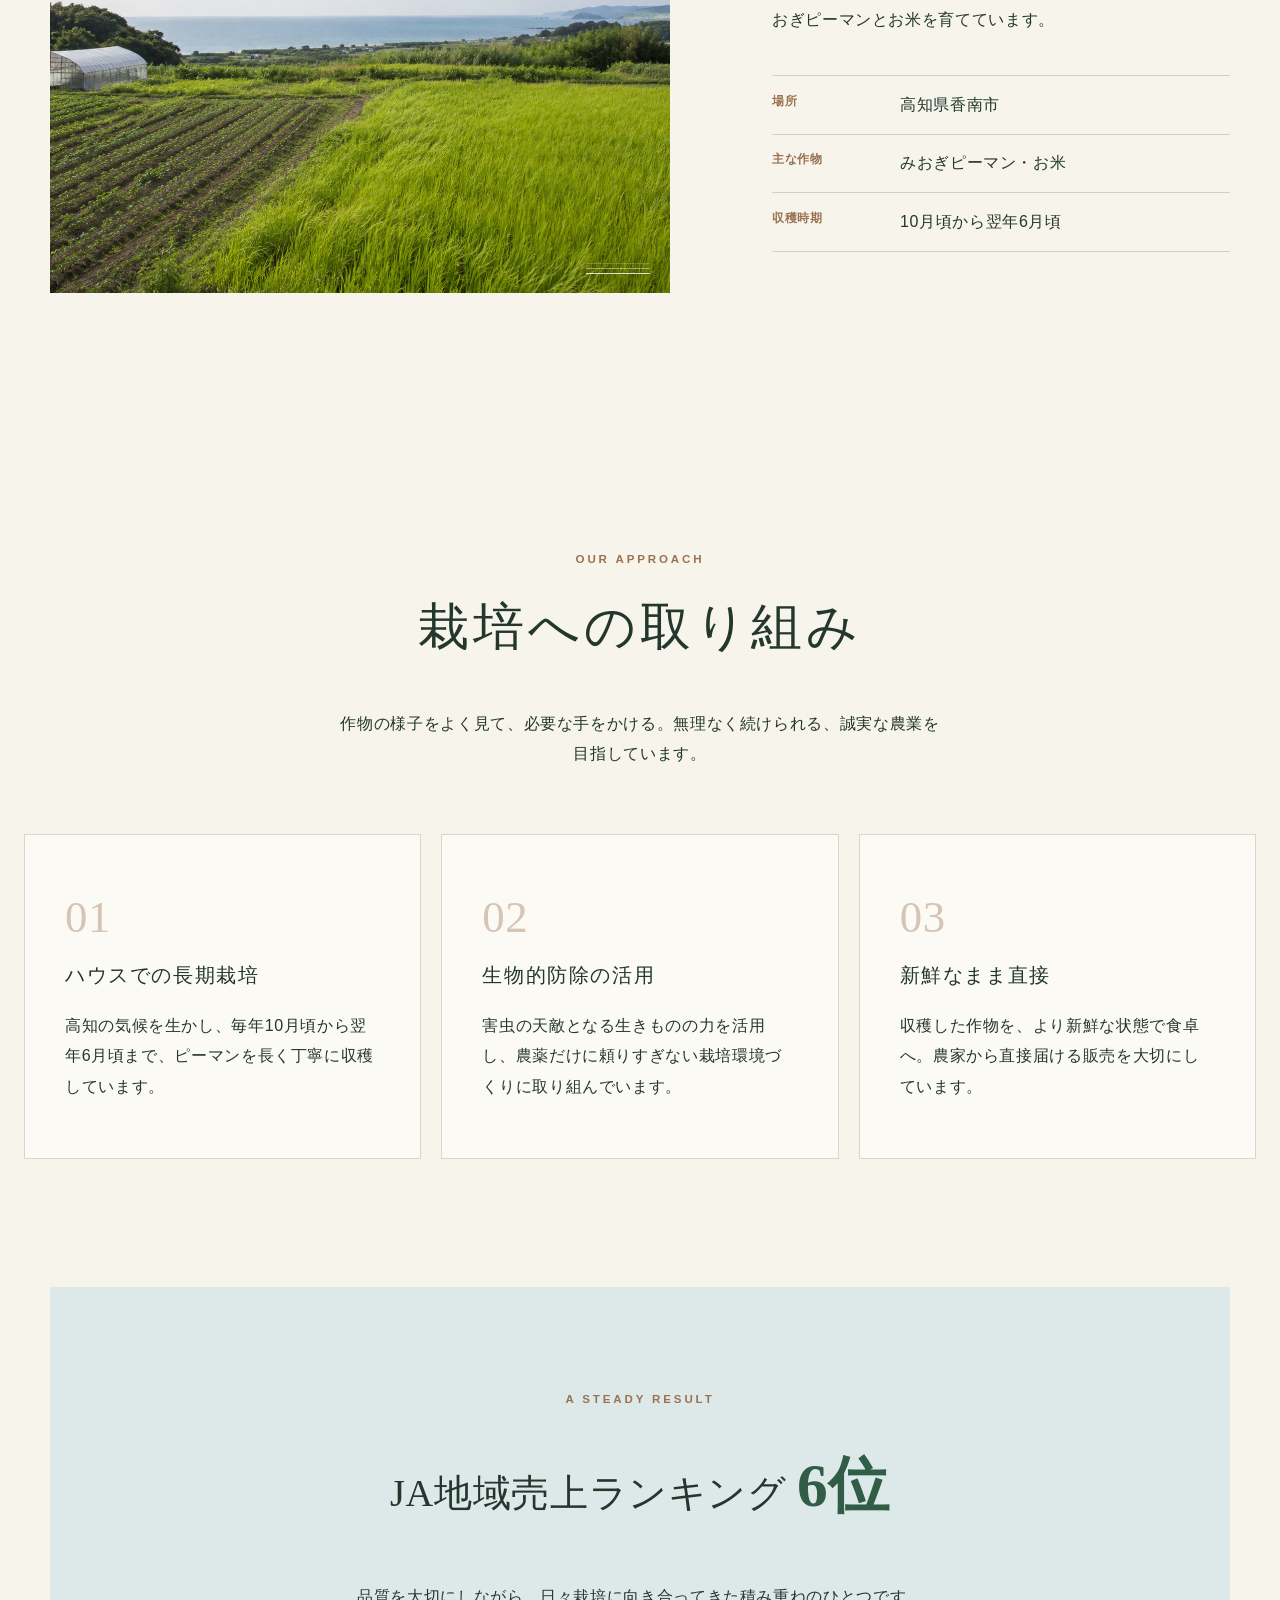
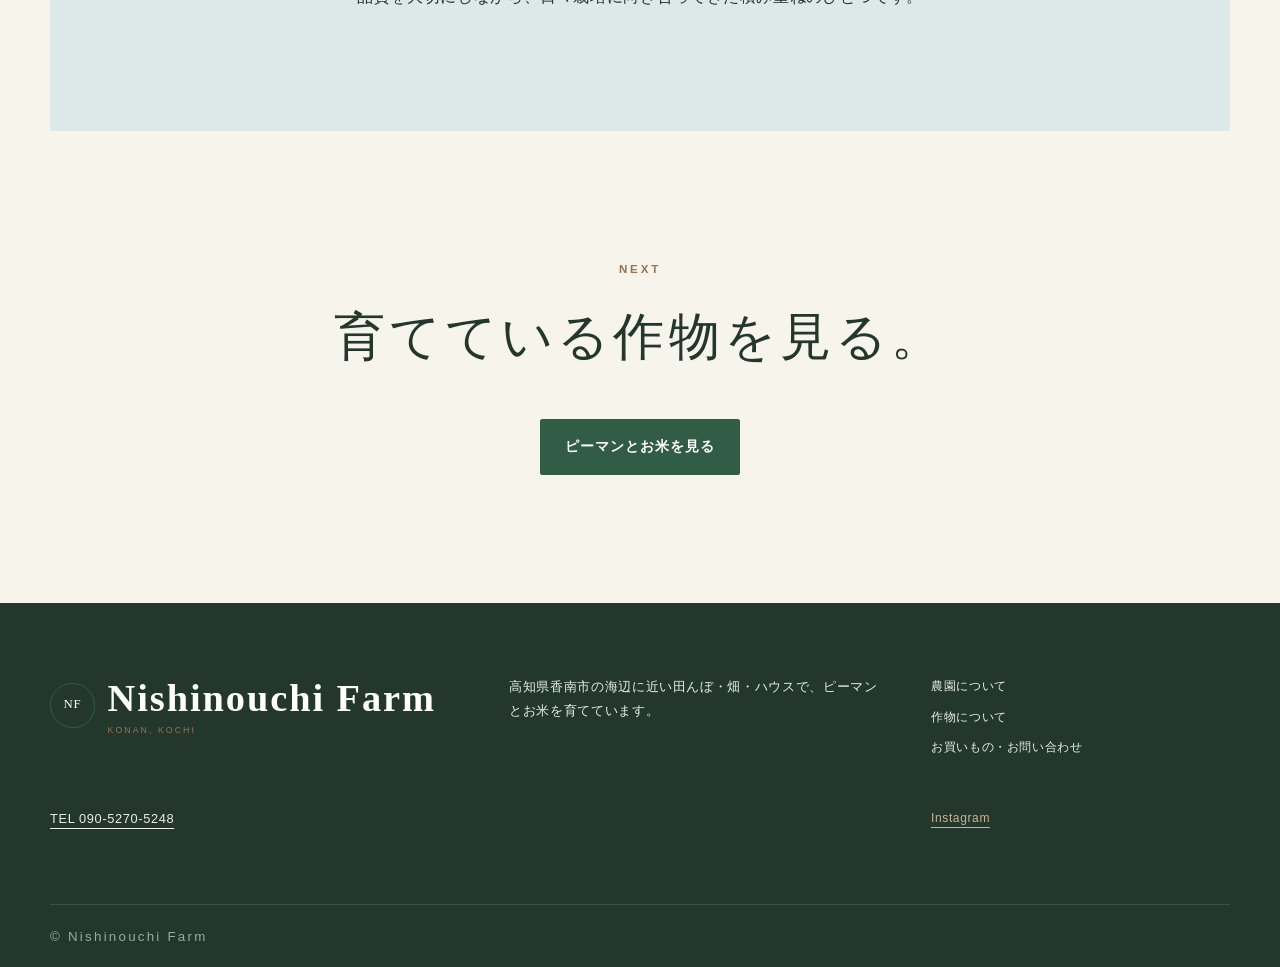
==== commit 3fe05e2a: "Add files via upload" ====
--- a/about.html
+++ b/about.html
@@ -27,7 +27,7 @@
   </header>
   <main id="main">
     <header class="page-hero about-hero">
-      <div class="page-hero-copy reveal"><p class="eyebrow">About us</p><h1>海と山のあいだで<br>丁寧に育てる。</h1><p>高知県香南市。海辺に近い田んぼ・畑・ハウスで、自然の変化を感じながら農業を続けています。</p></div>
+      <div class="page-hero-copy reveal"><p class="eyebrow">About us</p><h1>海と山のあいだで<br>丁寧に育てる。</h1><p>高知県香南市の、海に近い農園です。田んぼ・畑・ハウスで、季節を感じながら作物を育てています。</p></div>
       <div class="page-hero-photo photo-placeholder photo-field" role="img" aria-label="農園全景の写真を入れる場所"></div>
     </header>
 
@@ -38,7 +38,7 @@
 
     <section class="section environment-grid">
       <div class="environment-photo photo-placeholder photo-sea-field reveal" role="img" aria-label="海辺に近い田んぼの写真を入れる場所"></div>
-      <div class="environment-copy reveal"><p class="eyebrow">Our place</p><h2>海風が通る<br>香南市の農地。</h2><p>海辺に近い田んぼ、畑、ハウス。それぞれの場所と季節の変化を見つめながら、ピーマンとお米を育てています。</p><dl class="fact-list"><div><dt>場所</dt><dd>高知県香南市</dd></div><div><dt>主な作物</dt><dd>ピーマン・お米</dd></div><div><dt>ピーマン収穫期</dt><dd>10月頃から翌年6月頃</dd></div></dl></div>
+      <div class="environment-copy reveal"><p class="eyebrow">Our place</p><h2>海風が通る<br>香南市の農地。</h2><p>海に近い田んぼと畑、ハウス。それぞれの環境を見つめ、みおぎピーマンとお米を育てています。</p><dl class="fact-list"><div><dt>場所</dt><dd>高知県香南市</dd></div><div><dt>主な作物</dt><dd>みおぎピーマン・お米</dd></div><div><dt>収穫時期</dt><dd>10月頃から翌年6月頃</dd></div></dl></div>
     </section>
 
     <section class="section approach-section" id="approach">
@@ -53,6 +53,6 @@
     <section class="section result-band reveal"><p class="eyebrow">A steady result</p><p class="result-number">JA地域売上ランキング <strong>6位</strong></p><p>品質を大切にしながら、日々栽培に向き合ってきた積み重ねのひとつです。</p></section>
     <section class="section next-link reveal"><p class="eyebrow">Next</p><h2>育てている作物を見る。</h2><a class="button button-primary" href="products.html">ピーマンとお米を見る</a></section>
   </main>
-  <footer class="site-footer"><div class="footer-main"><a class="site-logo footer-logo" href="index.html"><span class="logo-mark" aria-hidden="true">NF</span><span class="logo-text"><strong>Nishinouchi Farm</strong><small>KONAN, KOCHI</small></span></a><p>高知県香南市の海辺に近い田んぼ・畑・ハウスで、ピーマンとお米を育てています。</p><nav class="footer-nav" aria-label="フッターナビゲーション"><a href="about.html">農園について</a><a href="products.html">作物について</a><a href="shop-contact.html">お買いもの・お問い合わせ</a></nav><a class="instagram-link is-placeholder" href="#">Instagram</a></div><p class="copyright"><small>&copy; Nishinouchi Farm</small></p></footer>
+  <footer class="site-footer"><div class="footer-main"><a class="site-logo footer-logo" href="index.html"><span class="logo-mark" aria-hidden="true">NF</span><span class="logo-text"><strong>Nishinouchi Farm</strong><small>KONAN, KOCHI</small></span></a><p>高知県香南市の海辺に近い田んぼ・畑・ハウスで、ピーマンとお米を育てています。</p><nav class="footer-nav" aria-label="フッターナビゲーション"><a href="about.html">農園について</a><a href="products.html">作物について</a><a href="shop-contact.html">お買いもの・お問い合わせ</a></nav><a class="footer-phone phone-link" href="tel:09052705248">TEL 090-5270-5248</a><a class="instagram-link is-placeholder" href="#">Instagram</a></div><p class="copyright"><small>&copy; Nishinouchi Farm</small></p></footer>
 </body>
 </html>
--- a/style.css
+++ b/style.css
@@ -282,16 +282,16 @@
   background: rgba(255, 255, 255, 0.8);
   box-shadow: 0 -5px 0 rgba(255, 255, 255, 0.42), 0 -10px 0 rgba(255, 255, 255, 0.2);
 }
-.photo-farm { background-image: url("assets/images/home-hero.png"); background-position: center; }
-.photo-pepper { background-image: url("assets/images/home-pepper.png"); background-position: center 52%; }
+.photo-farm { background-image: url("assets/images/home-hero-miogi.png"); background-position: center; }
+.photo-pepper { background-image: url("assets/images/home-pepper-miogi.png"); background-position: center 52%; }
 .photo-rice { background-image: url("assets/images/home-rice.png"); background-position: center 58%; }
-.photo-house { background-image: url("assets/images/home-greenhouse.png"); background-position: 35% center; }
+.photo-house { background-image: url("assets/images/home-greenhouse-miogi.png"); background-position: 35% center; }
 .photo-field { background-image: url("assets/images/about-hero.png"); background-position: center 65%; }
 .photo-sea-field { background-image: url("assets/images/about-landscape.png"); background-position: center; }
-.photo-crops { background-image: url("assets/images/products-hero.png"); background-position: center 58%; }
-.photo-pepper-detail { background-image: url("assets/images/products-pepper.png"); background-position: center; }
+.photo-crops { background-image: url("assets/images/products-hero-miogi.png"); background-position: center 58%; }
+.photo-pepper-detail { background-image: url("assets/images/products-pepper-miogi.png"); background-position: center; }
 .photo-rice-detail { background-image: url("assets/images/products-rice.png"); background-position: center; }
-.photo-box { background-image: url("assets/images/shop-package.png"); background-position: center; }
+.photo-box { background-image: url("assets/images/shop-package-miogi.png"); background-position: center; }
 
 /* Home */
 .hero {
@@ -422,6 +422,8 @@
 .footer-main > p { max-width: 27rem; font-size: .8rem; }
 .footer-nav { display: grid; align-content: start; gap: .5rem; }
 .footer-nav a, .instagram-link { font-size: .75rem; }
+.phone-link { white-space: nowrap; }
+.footer-phone { align-self: start; color: #e8eee8; font-size: .8rem; text-decoration: underline; text-underline-offset: .3rem; }
 .instagram-link { grid-column: 3; color: #c9b391; text-decoration: underline; text-underline-offset: .3rem; }
 .copyright { width: min(calc(100% - 3rem), var(--max-width)); margin: 0 auto; padding: 1rem 0; border-top: 1px solid rgba(255,255,255,.12); color: #9aaba0; font-family: Arial, sans-serif; letter-spacing: .14em; }
 .is-placeholder { cursor: not-allowed; }
@@ -479,6 +481,10 @@
 
 @media (max-width: 600px) {
   body { font-size: .9375rem; line-height: 1.8; }
+  main p { word-break: auto-phrase; text-wrap: pretty; }
+  .page-hero-copy p, .crop-card-body p, .environment-copy > p, .product-intro p, .rice-note p, .shop-callout p {
+    letter-spacing: .02em;
+  }
   h1, .hero-copy h1, .about-hero .page-hero-copy h1, .simple-page-hero h1 { font-size: clamp(1.6rem, calc(10vw - 14px), 2.5rem); }
   h2 { font-size: clamp(1.65rem, 7.2vw, 1.9rem); }
   .feature-copy h2, .environment-copy h2, .shop-callout h2 { font-size: 1.6rem; }
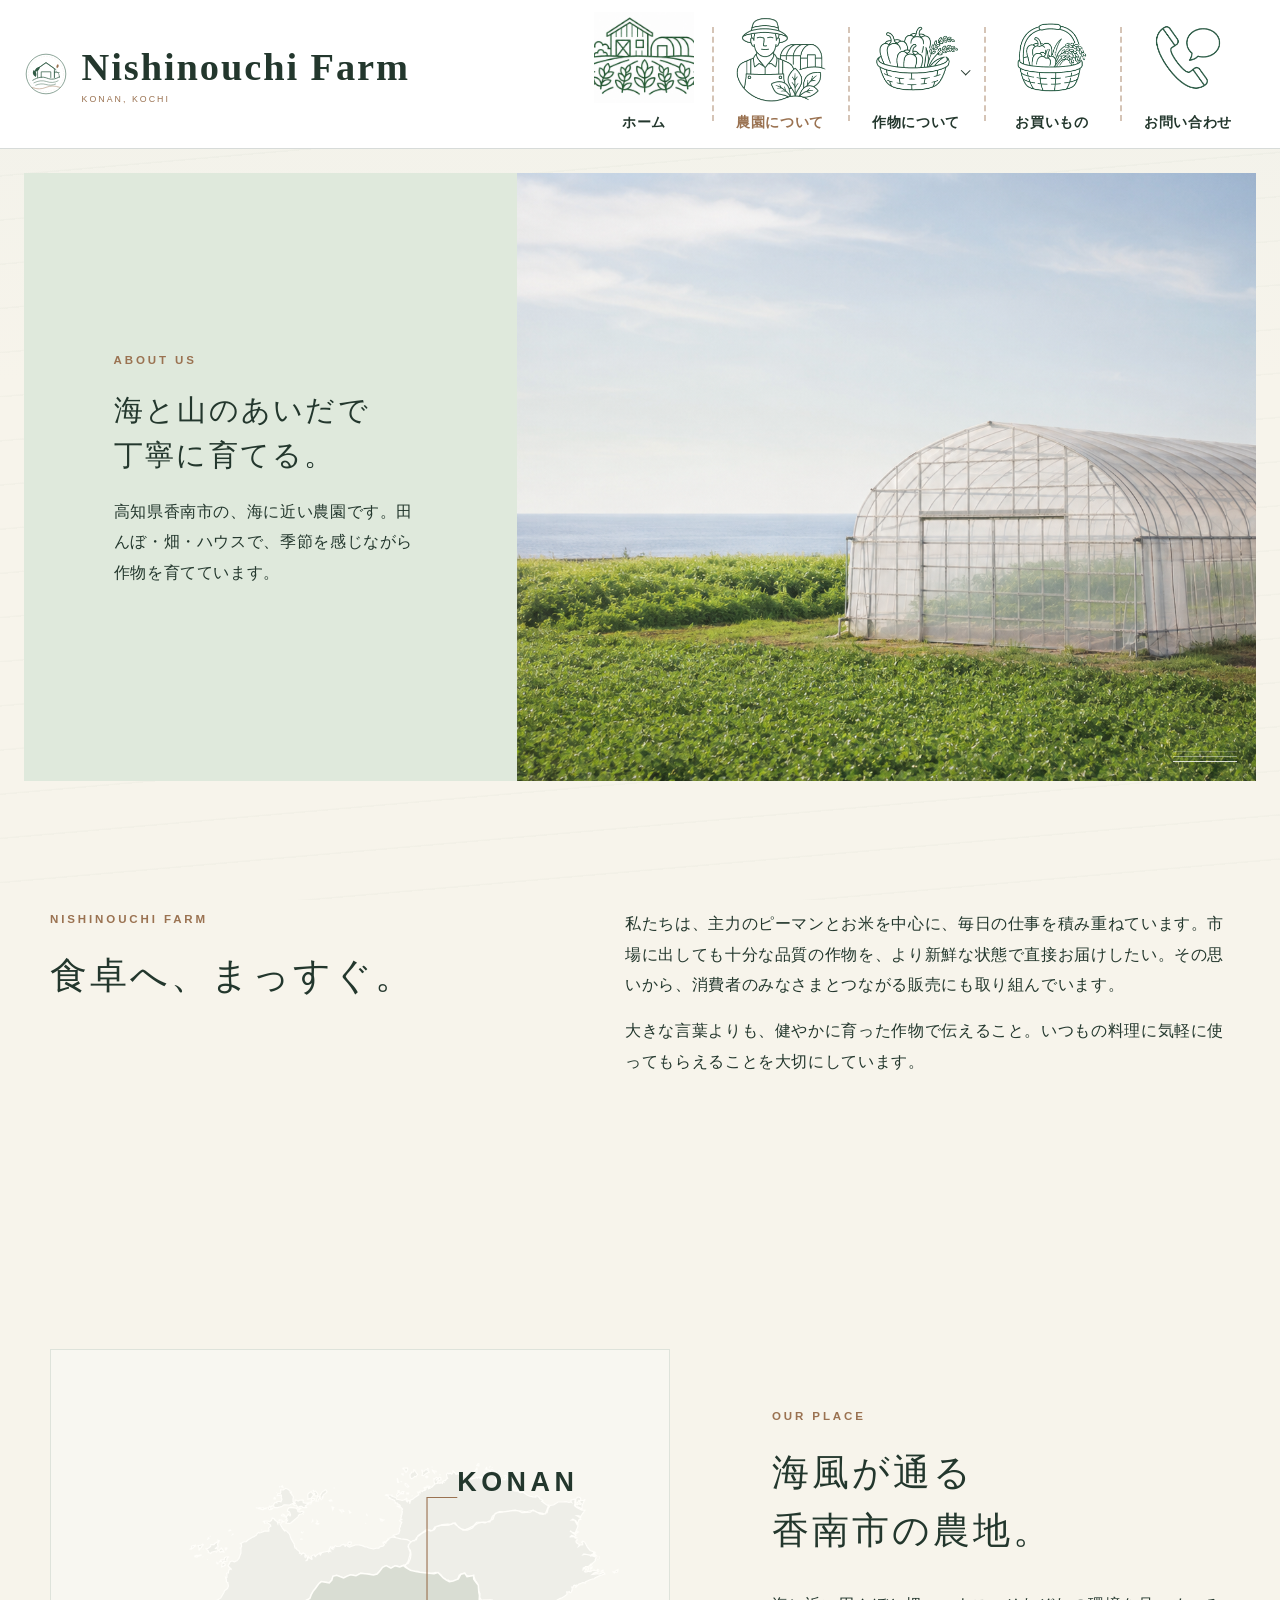
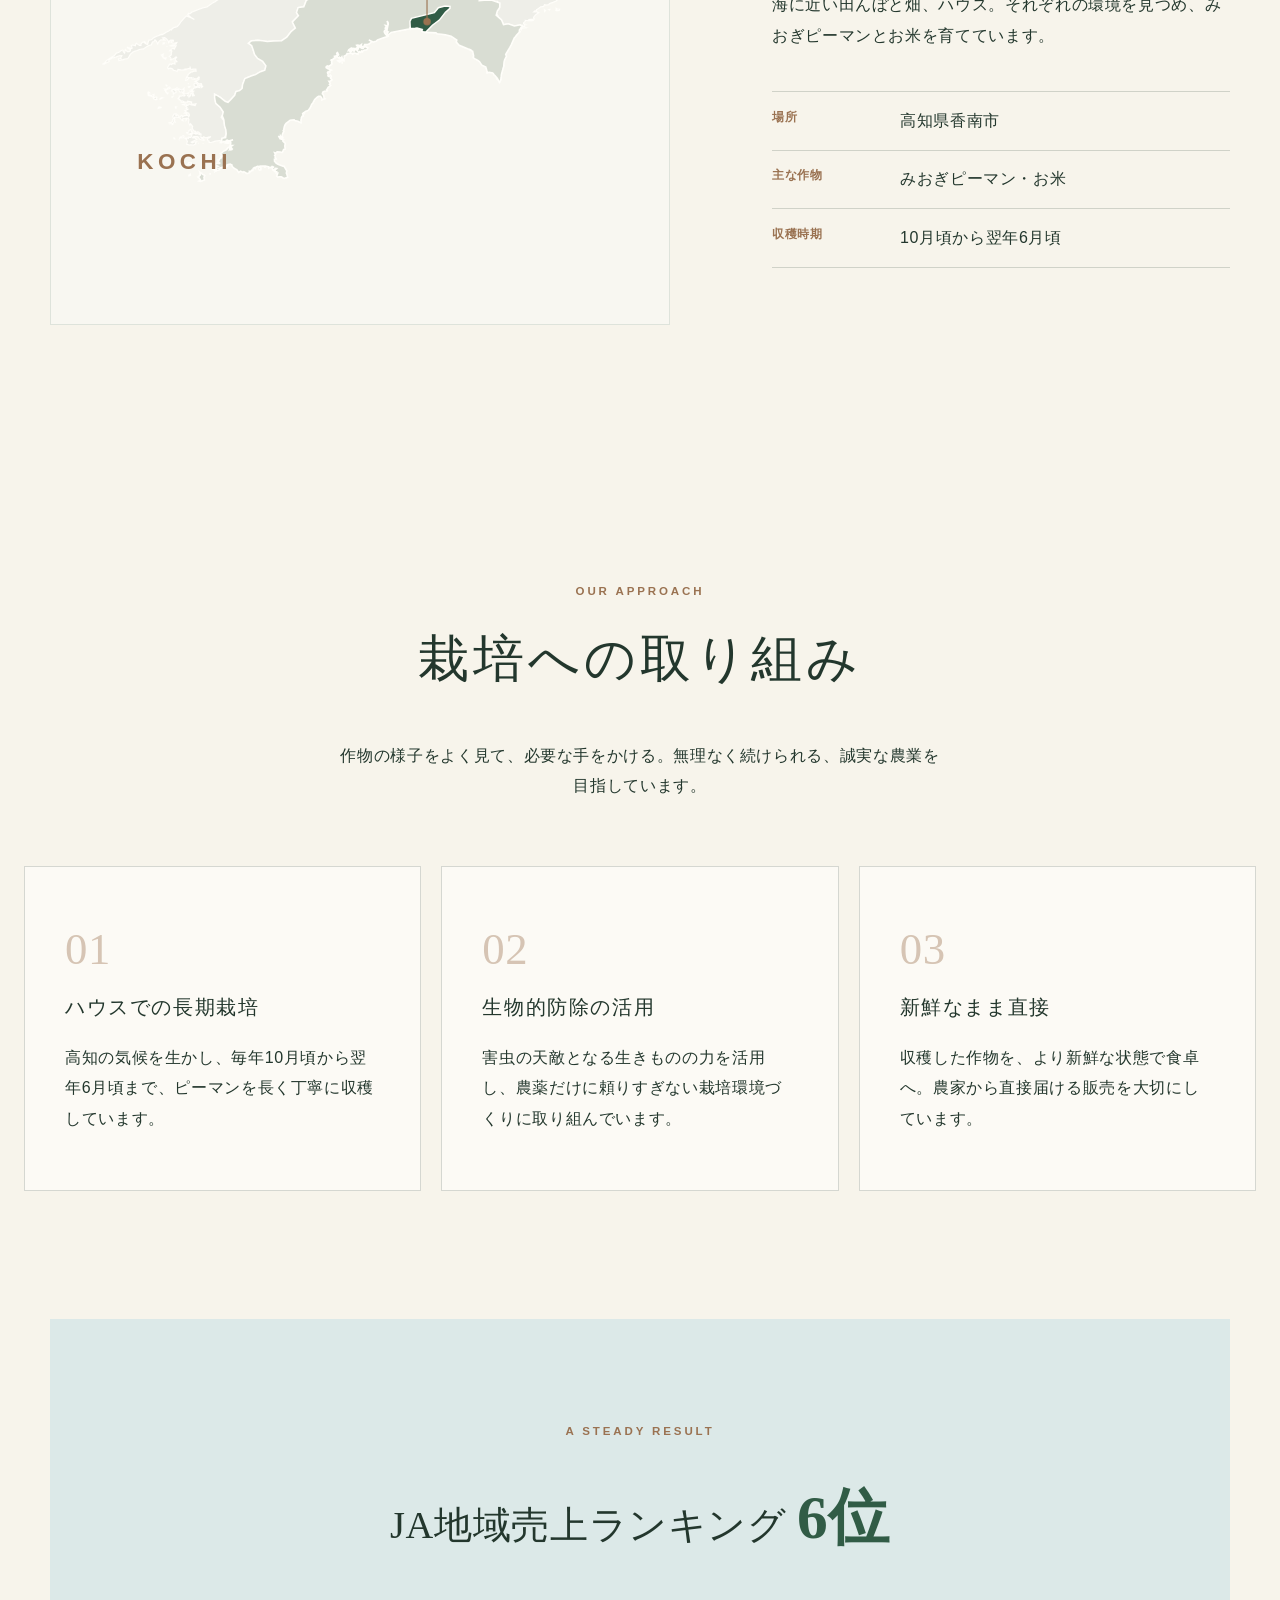
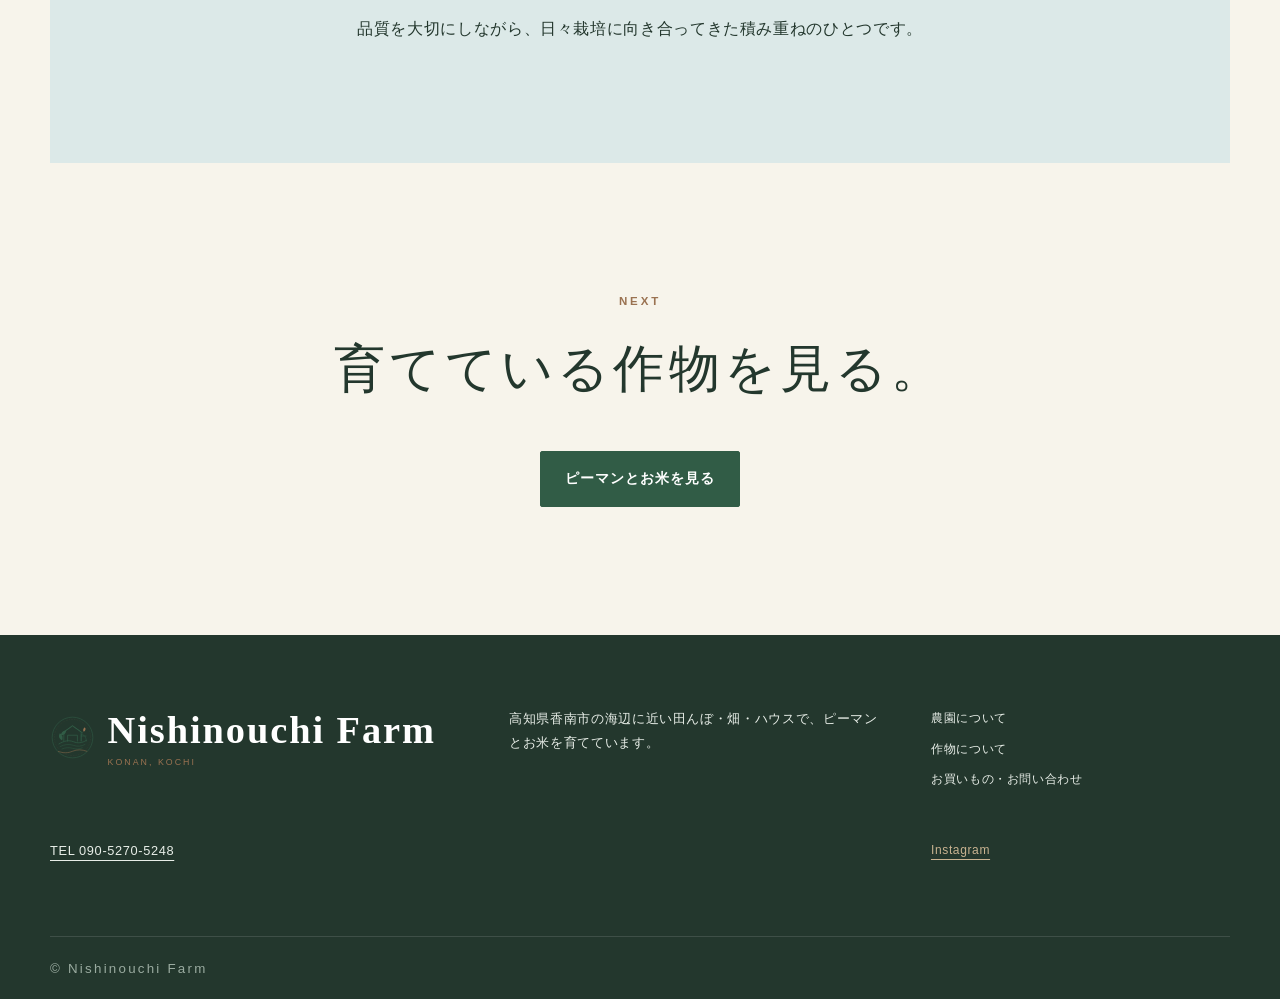
==== commit 3d2f63e9: "Add files via upload" ====
--- a/about.html
+++ b/about.html
@@ -37,7 +37,14 @@
     </section>
 
     <section class="section environment-grid">
-      <div class="environment-photo photo-placeholder photo-sea-field reveal" role="img" aria-label="海辺に近い田んぼの写真を入れる場所"></div>
+      <div class="konan-map reveal" role="img" aria-label="四国の中の高知県と香南市の位置図">
+        <img class="konan-map-image konan-map-base" src="assets/maps/shikoku-kochi-konan-base.svg" alt="">
+        <svg class="konan-map-image konan-map-pointer" viewBox="0 0 760 520" aria-hidden="true">
+          <path class="konan-pointer-line" d="M469.5 271 V105 H510"></path>
+          <circle class="konan-pointer-dot" cx="469.5" cy="271" r="5"></circle>
+          <text class="konan-pointer-label" x="510" y="96">KONAN</text>
+        </svg>
+      </div>
       <div class="environment-copy reveal"><p class="eyebrow">Our place</p><h2>海風が通る<br>香南市の農地。</h2><p>海に近い田んぼと畑、ハウス。それぞれの環境を見つめ、みおぎピーマンとお米を育てています。</p><dl class="fact-list"><div><dt>場所</dt><dd>高知県香南市</dd></div><div><dt>主な作物</dt><dd>みおぎピーマン・お米</dd></div><div><dt>収穫時期</dt><dd>10月頃から翌年6月頃</dd></div></dl></div>
     </section>
 
--- a/style.css
+++ b/style.css
@@ -149,10 +149,10 @@
   width: 2.8rem;
   height: 2.8rem;
   place-items: center;
-  border: 1px solid var(--green);
-  border-radius: 50% 50% 48% 52%;
+  border: 0;
+  background: url("assets/icons/brand-mark.svg") center / contain no-repeat;
   font-family: Georgia, serif;
-  font-size: 0.8rem;
+  font-size: 0;
 }
 .logo-text { display: grid; gap: 0.25rem; }
 .logo-text strong { font-family: Georgia, "Times New Roman", "Yu Mincho", serif; font-size: clamp(2rem, 3vw, 2.8rem); letter-spacing: 0.05em; white-space: nowrap; }
@@ -199,21 +199,18 @@
   background-color: #fff;
   background-position: center;
   background-repeat: no-repeat;
-  background-size: 165%;
+  background-size: contain;
   transition: transform 0.25s;
 }
 .global-nav a:hover .nav-icon-placeholder,
 .global-nav a:focus-visible .nav-icon-placeholder {
   transform: translateY(-2px);
 }
-.icon-farm { background-image: url("assets/icons/nav-farm.png?v=3"); }
-.icon-home {
-  background-image: url("assets/icons/nav-home.png?v=2");
-  background-size: 245%;
-}
-.icon-crops { background-image: url("assets/icons/nav-crops.png?v=3"); }
-.icon-shop { background-image: url("assets/icons/nav-shop.png?v=3"); }
-.icon-contact { background-image: url("assets/icons/nav-contact.png?v=3"); }
+.icon-farm { background-image: url("assets/icons/nav-farm.png?v=3"); background-size: 165%; }
+.icon-home { background-image: url("assets/icons/nav-home.png?v=2"); background-size: 245%; }
+.icon-crops { background-image: url("assets/icons/nav-crops.png?v=3"); background-size: 165%; }
+.icon-shop { background-image: url("assets/icons/nav-shop.png?v=3"); background-size: 165%; }
+.icon-contact { background-image: url("assets/icons/nav-contact.png?v=3"); background-size: 165%; }
 .has-dropdown { position: relative; }
 .dropdown-button {
   position: absolute;
@@ -294,6 +291,69 @@
 .photo-box { background-image: url("assets/images/shop-package-miogi.png"); background-position: center; }
 
 /* Home */
+.brand-intro {
+  position: relative;
+  display: grid;
+  min-height: calc(100svh - 9rem);
+  padding: 4rem 1.5rem;
+  overflow: hidden;
+  place-items: center;
+  text-align: center;
+  background: var(--white);
+}
+.brand-intro::before,
+.brand-intro::after {
+  position: absolute;
+  right: -8%;
+  bottom: -7rem;
+  left: -8%;
+  height: 13rem;
+  border-radius: 50% 50% 0 0;
+  content: "";
+  transform-origin: bottom;
+  animation: intro-land 1.4s .35s ease both;
+}
+.brand-intro::before { background: var(--green-light); }
+.brand-intro::after { bottom: -9rem; background: var(--green); animation-delay: .5s; }
+.brand-lockup { position: relative; z-index: 2; display: grid; justify-items: center; }
+.brand-symbol {
+  width: clamp(11rem, 25vw, 20rem);
+  opacity: 0;
+  transform: scale(.82);
+  animation: brand-arrive 1.25s .15s cubic-bezier(.2,.75,.25,1) forwards;
+}
+.brand-name {
+  margin: 1.4rem 0 .25rem;
+  font-family: Georgia, "Times New Roman", "Yu Mincho", serif;
+  font-size: clamp(2rem, 5vw, 4.5rem);
+  font-weight: 500;
+  letter-spacing: .08em;
+  opacity: 0;
+  transform: translateY(1rem);
+  animation: brand-copy-arrive .85s .8s ease forwards;
+}
+.brand-place {
+  margin: 0;
+  color: var(--soil);
+  font: 700 .68rem/1.5 Arial, sans-serif;
+  letter-spacing: .32em;
+  opacity: 0;
+  animation: brand-copy-arrive .85s 1s ease forwards;
+}
+.intro-scroll {
+  position: absolute;
+  bottom: 2rem;
+  z-index: 3;
+  color: white;
+  font: 700 .62rem/1 Arial, sans-serif;
+  letter-spacing: .24em;
+}
+.intro-scroll::after { display: block; width: 1px; height: 2.25rem; margin: .75rem auto 0; background: white; content: ""; animation: scroll-pulse 1.8s infinite; }
+@keyframes brand-arrive { to { opacity: 1; transform: scale(1); } }
+@keyframes brand-copy-arrive { to { opacity: 1; transform: translateY(0); } }
+@keyframes intro-land { from { transform: scaleY(0); } to { transform: scaleY(1); } }
+@keyframes scroll-pulse { 50% { transform: scaleY(.55); opacity: .45; } }
+
 .hero {
   position: relative;
   width: min(calc(100% - 3rem), 1400px);
@@ -352,6 +412,45 @@
 .shop-callout p:last-child { margin-bottom: 0; }
 .shop-callout .eyebrow { color: #d7c4a7; }
 
+/* Home story path */
+.home-main { position: relative; overflow: hidden; }
+.home-main::after {
+  position: absolute;
+  top: 49rem;
+  right: clamp(1.25rem, 4vw, 4rem);
+  bottom: 8rem;
+  z-index: -1;
+  width: 1px;
+  background: linear-gradient(var(--green), rgba(49, 92, 70, .08));
+  content: "";
+  transform: scaleY(0);
+  transform-origin: top;
+  animation: grow-story-line 1.8s .4s ease forwards;
+}
+.flow-step { position: relative; }
+.flow-step::before {
+  position: absolute;
+  top: 3rem;
+  right: calc(clamp(1.25rem, 4vw, 4rem) * -1 + .1rem);
+  z-index: 3;
+  width: 4.5rem;
+  height: 4.5rem;
+  border: 1px solid rgba(49, 92, 70, .28);
+  border-radius: 50%;
+  background: var(--white) center / 78% no-repeat;
+  box-shadow: 0 10px 30px rgba(35, 55, 45, .1);
+  content: "";
+  opacity: 0;
+  transform: translateY(1.5rem) scale(.8);
+  transition: opacity .65s ease, transform .65s ease;
+}
+.flow-step.is-path-visible::before { opacity: 1; transform: translateY(0) scale(1); }
+.flow-fields::before { background-image: url("assets/icons/nav-farm.png?v=3"); background-size: 145%; }
+.flow-crops::before { background-image: url("assets/icons/nav-crops.png?v=3"); background-size: 145%; }
+.flow-growing::before { background-image: url("assets/icons/nav-farm.png?v=3"); background-size: 145%; }
+.flow-shop::before { background-image: url("assets/icons/nav-shop.png?v=3"); background-size: 145%; }
+@keyframes grow-story-line { to { transform: scaleY(1); } }
+
 /* Page common */
 .page-hero { display: grid; grid-template-columns: .8fr 1.2fr; width: min(calc(100% - 3rem), 1400px); min-height: 38rem; margin: 1.5rem auto 0; background: var(--green-light); }
 .page-hero-copy { align-self: center; padding: clamp(3rem, 7vw, 7rem); }
@@ -363,6 +462,38 @@
 .story-copy { max-width: 38rem; }
 .environment-grid { display: grid; grid-template-columns: 1.15fr .85fr; gap: clamp(3rem, 8vw, 7rem); align-items: center; }
 .environment-photo { min-height: 34rem; }
+.konan-map {
+  position: relative;
+  min-height: 36rem;
+  overflow: hidden;
+  border: 1px solid rgba(49, 92, 70, .13);
+  background: #f8f7f1;
+}
+.konan-map-image { position: absolute; top: 12%; left: 4%; z-index: 2; display: block; width: 92%; }
+.konan-map-base { opacity: 0; transform: translateY(1rem) scale(.97); transition: opacity 1s ease, transform 1s ease; }
+.konan-map.is-visible .konan-map-base { opacity: 1; transform: translateY(0) scale(1); }
+.konan-map-pointer { z-index: 3; overflow: visible; pointer-events: none; }
+.konan-pointer-line {
+  fill: none;
+  stroke: var(--soil);
+  stroke-width: 1.5;
+  stroke-dasharray: 210;
+  stroke-dashoffset: 210;
+}
+.konan-pointer-dot { fill: var(--soil); opacity: 0; }
+.konan-pointer-label {
+  fill: var(--ink);
+  font-family: Arial, sans-serif;
+  font-size: 36px;
+  font-weight: 700;
+  letter-spacing: 6px;
+  opacity: 0;
+}
+.konan-map.is-visible .konan-pointer-line { animation: draw-location 1.15s .75s ease forwards; }
+.konan-map.is-visible .konan-pointer-dot { animation: map-label-in .25s .7s ease forwards; }
+.konan-map.is-visible .konan-pointer-label { animation: map-label-in .65s 1.85s ease forwards; }
+@keyframes draw-location { to { stroke-dashoffset: 0; } }
+@keyframes map-label-in { to { opacity: 1; } }
 .environment-copy h2 { font-size: var(--heading-concept); }
 .fact-list { margin: 2.5rem 0 0; border-top: 1px solid var(--line); }
 .fact-list div, .sample-card dl div { display: grid; grid-template-columns: 8rem 1fr; padding: .85rem 0; border-bottom: 1px solid var(--line); }
@@ -433,6 +564,7 @@
 .reveal.is-visible { opacity: 1; transform: translateY(0); }
 
 @media (max-width: 900px) {
+  .brand-intro { min-height: calc(100svh - 4.5rem); }
   .section { width: min(calc(100% - 2rem), var(--max-width)); padding-block: 4.5rem; }
   .header-inner { width: calc(100% - 2rem); min-height: 4.5rem; }
   .menu-button { display: grid; width: 2.75rem; height: 2.75rem; padding: .65rem; place-content: center; gap: .28rem; border: 1px solid var(--line); background: transparent; }
@@ -455,6 +587,8 @@
     text-align: left;
   }
   .nav-icon-placeholder { width: 4.75rem; height: 4.3rem; flex: 0 0 auto; transform: none; }
+  .home-main::after { right: 1.35rem; }
+  .flow-step::before { right: .15rem; width: 3.6rem; height: 3.6rem; opacity: .92; }
   .dropdown-button { top: 1.1rem; right: 1rem; transform: none; }
   .global-nav .dropdown { position: static; display: none; min-width: 0; padding: 0 0 0 3rem; visibility: visible; border: 0; background: transparent; box-shadow: none; opacity: 1; transform: none; }
   .global-nav .dropdown a { padding: .65rem 1rem; }
@@ -480,6 +614,9 @@
 }
 
 @media (max-width: 600px) {
+  .brand-intro { padding-bottom: 8rem; }
+  .brand-symbol { width: 12rem; }
+  .brand-name { max-width: 20rem; font-size: 2rem; }
   body { font-size: .9375rem; line-height: 1.8; }
   main p { word-break: auto-phrase; text-wrap: pretty; }
   .page-hero-copy p, .crop-card-body p, .environment-copy > p, .product-intro p, .rice-note p, .shop-callout p {
@@ -513,6 +650,9 @@
   .crop-card-body { padding: 1.5rem; }
   .crop-card-body p:last-of-type { margin-bottom: .75rem; }
   .feature-photo, .environment-photo, .product-main-photo, .shop-visual { min-height: 18rem; }
+  .konan-map { min-height: 27rem; }
+  .konan-map-image { top: 13%; left: 2%; width: 96%; }
+  .flow-step::before { top: 1.2rem; right: .25rem; width: 3.25rem; height: 3.25rem; }
   .feature-copy { padding: 2rem 1.5rem 2.25rem; }
   .feature-copy .button { margin-top: .25rem; }
 
@@ -562,4 +702,12 @@
   html { scroll-behavior: auto; }
   *, *::before, *::after { animation-duration: .01ms !important; animation-iteration-count: 1 !important; transition-duration: .01ms !important; }
   .reveal { opacity: 1; transform: none; }
-}
+  .home-main::after { transform: scaleY(1); animation: none; }
+  .flow-step::before { opacity: 1; transform: none; transition: none; }
+  .konan-pointer-line { stroke-dashoffset: 0; animation: none !important; }
+  .konan-pointer-dot, .konan-pointer-label { opacity: 1; animation: none !important; }
+  .konan-map .wave { animation: none; }
+  .brand-symbol, .brand-name, .brand-place { opacity: 1; transform: none; animation: none; }
+  .brand-intro::before, .brand-intro::after { transform: none; animation: none; }
+  .konan-map-base { opacity: 1; transform: none; transition: none; }
+}
